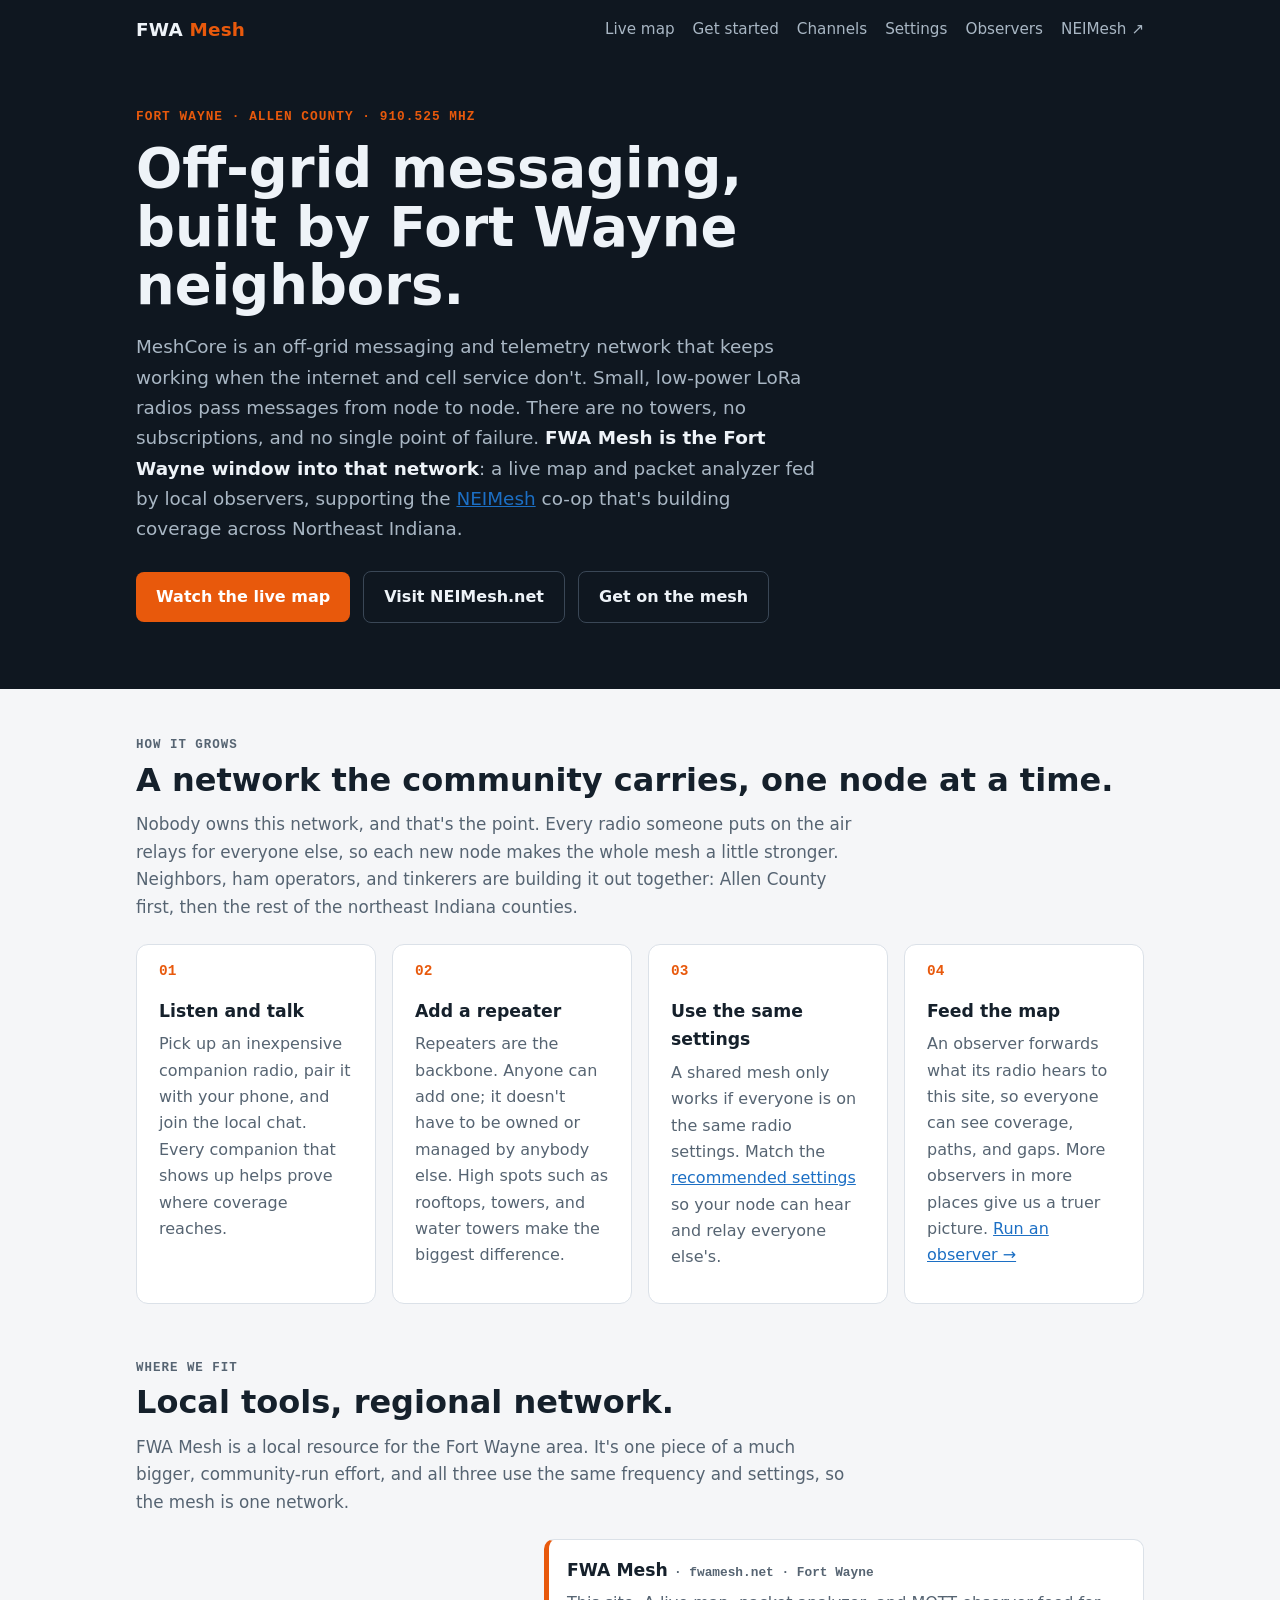
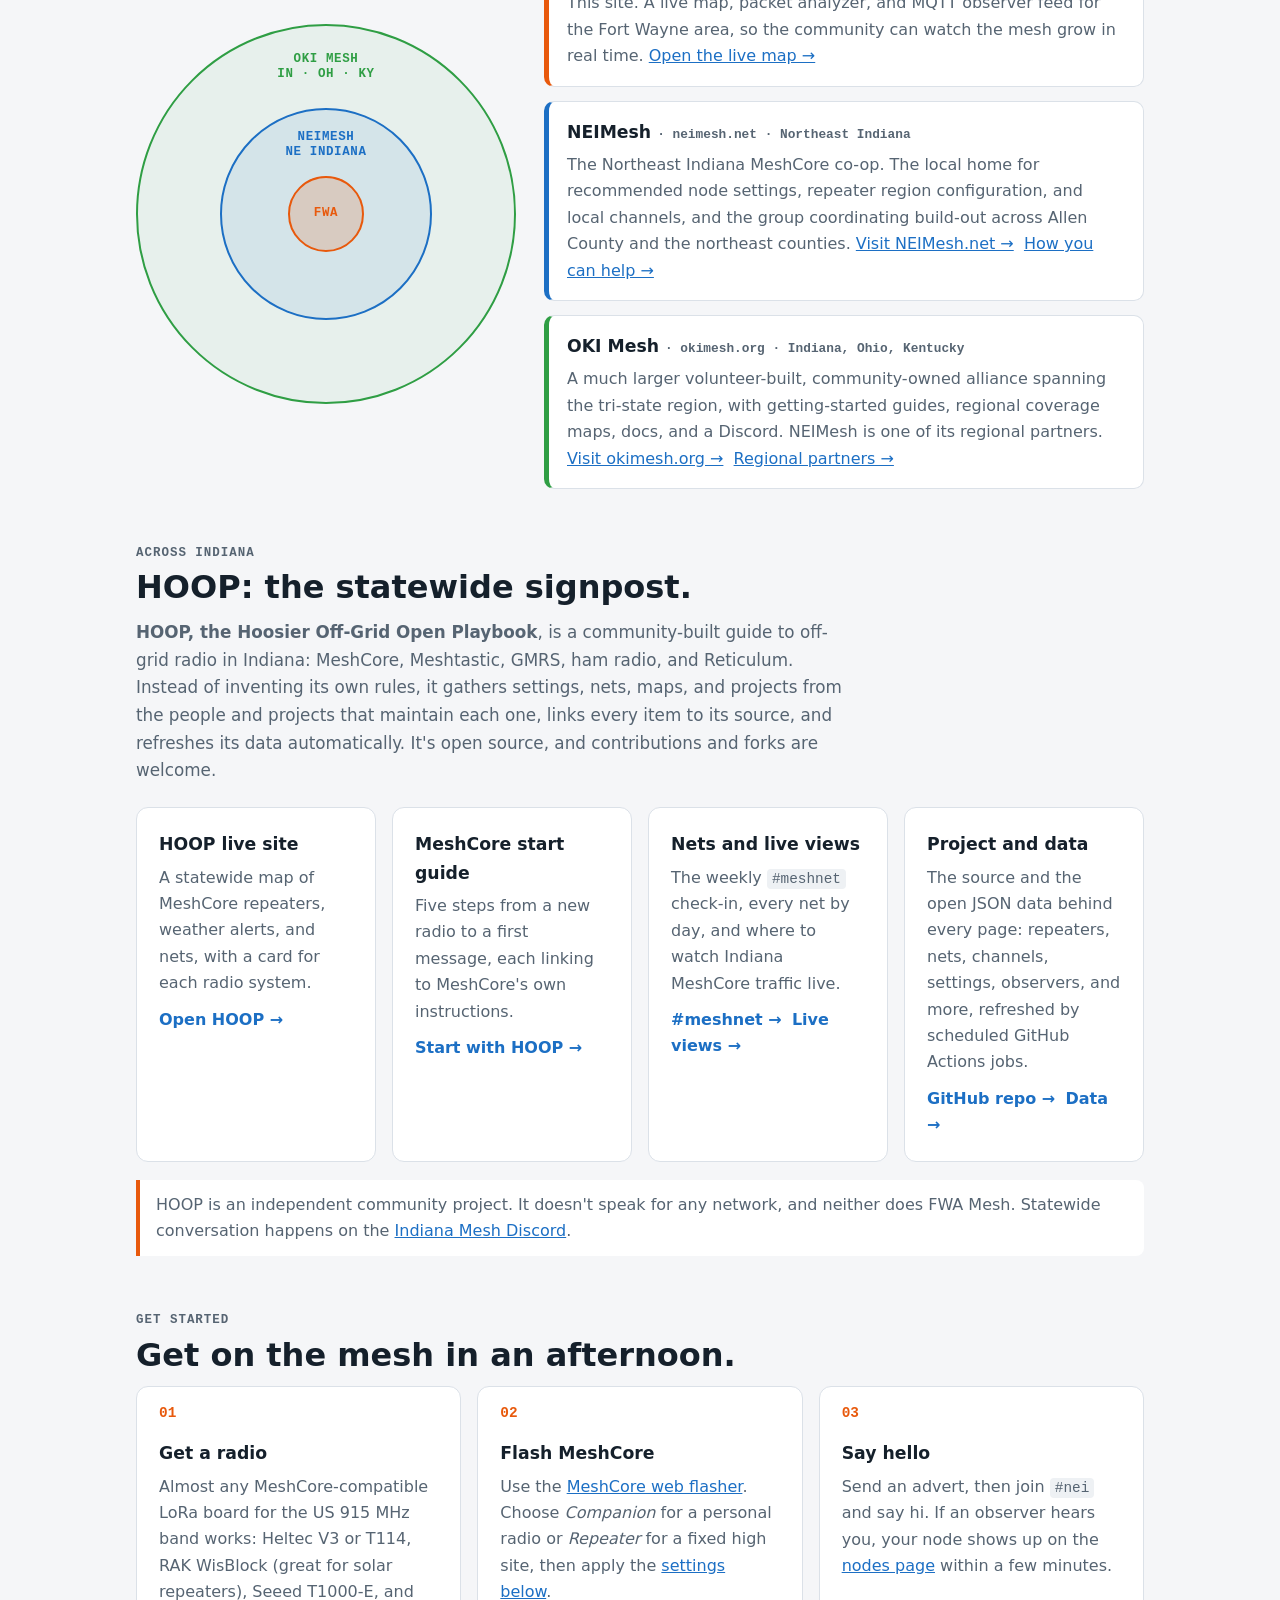
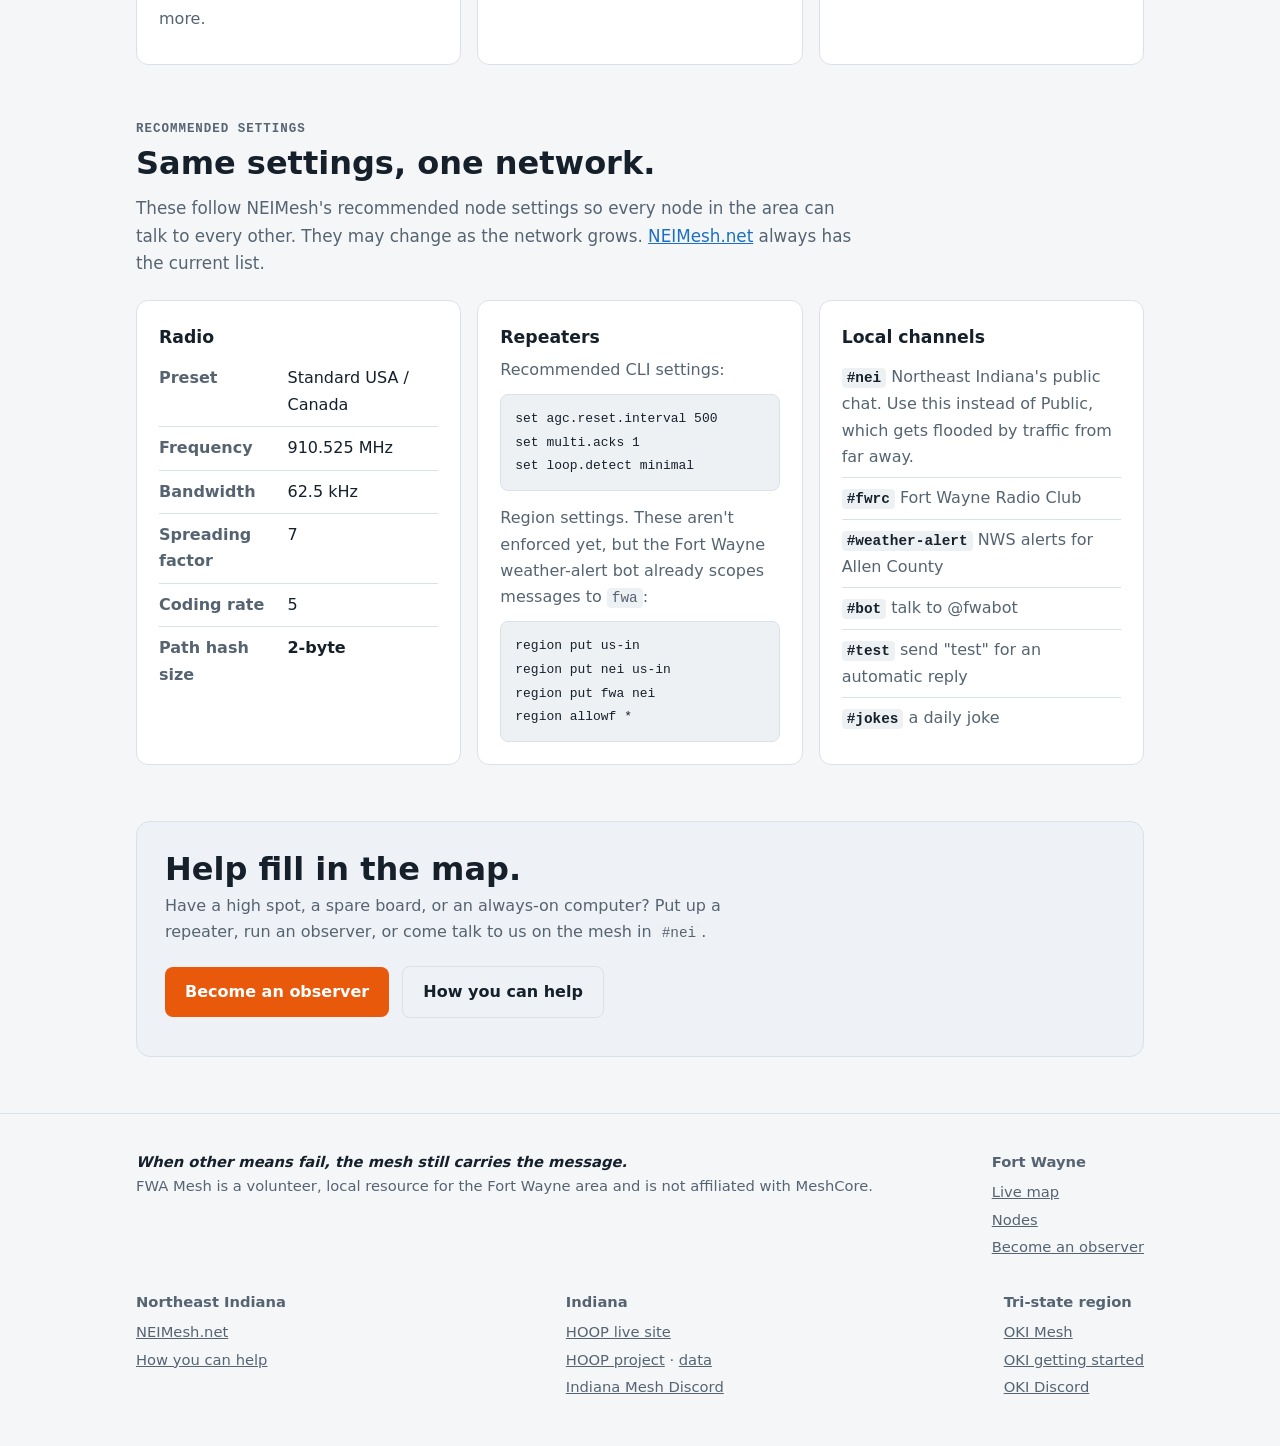
==== landing/index.html @ c08e37e2 "Add busiest-channels lists to the landing page - channel-stats service (stats/channel_stats.py) rank" ====
<!doctype html>
<html lang="en">
<head>
  <meta charset="utf-8">
  <meta name="viewport" content="width=device-width, initial-scale=1">
  <title>Fort Wayne Mesh</title>
  <meta name="description" content="FWA Mesh is the Fort Wayne live map and observer network for the community-built MeshCore mesh. Part of NEIMesh, the Northeast Indiana MeshCore co-op, alongside the tri-state OKI Mesh.">
  <link rel="stylesheet" href="style.css">
  <script src="config.js"></script>
</head>
<body>
  <header class="top">
    <div class="wrap">
      <nav>
        <a class="brand" href="./">FWA <span>Mesh</span></a>
        <a data-analyzer="/#/live" href="#">Live map</a>
        <a href="#get-started">Get started</a>
        <a href="#channels">Channels</a>
        <a href="#settings">Settings</a>
        <a href="join.html">Observers</a>
        <a href="https://neimesh.net/">NEIMesh ↗</a>
      </nav>
    </div>
  </header>

  <div class="hero">
    <div class="wrap">
      <p class="kicker">Fort Wayne · Allen County · 910.525 MHz</p>
      <h1>Off-grid messaging, built by Fort Wayne neighbors.</h1>
      <p class="lead">MeshCore is an off-grid messaging and telemetry network that keeps working when the internet
        and cell service don't. Small, low-power LoRa radios pass messages from node to node. There are no towers,
        no subscriptions, and no single point of failure.
        <strong>FWA Mesh is the Fort Wayne window into that network</strong>: a live map and packet analyzer fed by
        local observers, supporting the <a href="https://neimesh.net/">NEIMesh</a> co-op that's building coverage across
        Northeast Indiana.</p>
      <a class="btn primary" data-analyzer="/#/live" href="#">Watch the live map</a>
      <a class="btn ghost" href="https://neimesh.net/">Visit NEIMesh.net</a>
      <a class="btn ghost" href="#get-started">Get on the mesh</a>

      <div class="stats" id="stats" hidden>
        <div><b data-stat="nodes">–</b><span>Nodes heard</span></div>
        <div><b data-stat="repeaters">–</b><span>Repeaters</span></div>
        <div><b data-stat="observers">–</b><span>Observers</span></div>
        <div><b data-stat="pkts">–</b><span>Packets / 24h</span></div>
      </div>
      <p class="stats-note" id="stats-note" hidden>Live from the FWA Mesh analyzer.</p>

      <div class="hero-chans" id="channels" hidden>
        <div class="chan-cols">
          <div>
            <h2>Busiest channels <span>last 24 hours</span></h2>
            <ol class="chan-rank" id="chan-rank-24h"></ol>
          </div>
          <div>
            <h2>Busiest channels <span>last <span data-ch="days">7</span> days</span></h2>
            <ol class="chan-rank" id="chan-rank-7d"></ol>
          </div>
        </div>
        <p class="stats-note">Unique messages heard by FWA Mesh observers. Hashtag channels are open to anyone: add
          one in your MeshCore app by typing its name. Private channels never appear here.
          <span id="chan-updated"></span> Channel missing? Tell us its name in <code>#nei</code>.</p>
      </div>
    </div>
  </div>

  <main class="wrap">

    <section id="community">
      <p class="eyebrow">How it grows</p>
      <h2>A network the community carries, one node at a time.</h2>
      <p class="intro">Nobody owns this network, and that's the point. Every radio someone puts on the air relays for
        everyone else, so each new node makes the whole mesh a little stronger. Neighbors, ham operators, and
        tinkerers are building it out together: Allen County first, then the rest of the northeast Indiana counties.</p>
      <div class="grid steps">
        <div class="card">
          <h3>Listen and talk</h3>
          <p>Pick up an inexpensive companion radio, pair it with your phone, and join the local chat. Every
            companion that shows up helps prove where coverage reaches.</p>
        </div>
        <div class="card">
          <h3>Add a repeater</h3>
          <p>Repeaters are the backbone. Anyone can add one; it doesn't have to be owned or managed by anybody
            else. High spots such as rooftops, towers, and water towers make the biggest difference.</p>
        </div>
        <div class="card">
          <h3>Use the same settings</h3>
          <p>A shared mesh only works if everyone is on the same radio settings. Match the
            <a href="#settings">recommended settings</a> so your node can hear and relay everyone else's.</p>
        </div>
        <div class="card">
          <h3>Feed the map</h3>
          <p>An observer forwards what its radio hears to this site, so everyone can see coverage, paths, and
            gaps. More observers in more places give us a truer picture. <a href="join.html">Run an observer →</a></p>
        </div>
      </div>
    </section>

    <section id="where">
      <p class="eyebrow">Where we fit</p>
      <h2>Local tools, regional network.</h2>
      <p class="intro">FWA Mesh is a local resource for the Fort Wayne area. It's one piece of a much bigger,
        community-run effort, and all three use the same frequency and settings, so the mesh is one network.</p>
      <div class="fit">
        <div class="rings" aria-hidden="true">
          <div class="ring oki"><span>OKI Mesh<br>IN · OH · KY</span></div>
          <div class="ring nei"><span>NEIMesh<br>NE Indiana</span></div>
          <div class="ring fwa"><span>FWA</span></div>
        </div>
        <div class="tiers">
          <div class="tier fwa">
            <h3>FWA Mesh <span class="scope">· fwamesh.net · Fort Wayne</span></h3>
            <p>This site. A live map, packet analyzer, and MQTT observer feed for the Fort Wayne area, so the
              community can watch the mesh grow in real time. <a data-analyzer="/#/live" href="#">Open the live map →</a></p>
          </div>
          <div class="tier nei">
            <h3>NEIMesh <span class="scope">· neimesh.net · Northeast Indiana</span></h3>
            <p>The Northeast Indiana MeshCore co-op. The local home for recommended node settings, repeater
              region configuration, and local channels, and the group coordinating build-out across Allen County
              and the northeast counties. <a href="https://neimesh.net/">Visit NEIMesh.net →</a>
              &nbsp;<a href="https://neimesh.net/hello-world/">How you can help →</a></p>
          </div>
          <div class="tier oki">
            <h3>OKI Mesh <span class="scope">· okimesh.org · Indiana, Ohio, Kentucky</span></h3>
            <p>A much larger volunteer-built, community-owned alliance spanning the tri-state region, with
              getting-started guides, regional coverage maps, docs, and a Discord. NEIMesh is one of its regional
              partners. <a href="https://okimesh.org/">Visit okimesh.org →</a>
              &nbsp;<a href="https://okimesh.org/partners/">Regional partners →</a></p>
          </div>
        </div>
      </div>
    </section>

    <section id="indiana">
      <p class="eyebrow">Across Indiana</p>
      <h2>HOOP: the statewide signpost.</h2>
      <p class="intro"><strong>HOOP, the Hoosier Off-Grid Open Playbook</strong>, is a community-built guide to off-grid
        radio in Indiana: MeshCore, Meshtastic, GMRS, ham radio, and Reticulum. Instead of inventing its own rules, it
        gathers settings, nets, maps, and projects from the people and projects that maintain each one, links every
        item to its source, and refreshes its data automatically. It's open source, and contributions and forks are
        welcome.</p>
      <div class="grid">
        <div class="card">
          <h3>HOOP live site</h3>
          <p>A statewide map of MeshCore repeaters, weather alerts, and nets, with a card for each radio system.</p>
          <a class="more" href="https://mutiny19.github.io/hoop/">Open HOOP →</a>
        </div>
        <div class="card">
          <h3>MeshCore start guide</h3>
          <p>Five steps from a new radio to a first message, each linking to MeshCore's own instructions.</p>
          <a class="more" href="https://mutiny19.github.io/hoop/meshcore/">Start with HOOP →</a>
        </div>
        <div class="card">
          <h3>Nets and live views</h3>
          <p>The weekly <code>#meshnet</code> check-in, every net by day, and where to watch Indiana MeshCore
            traffic live.</p>
          <a class="more" href="https://mutiny19.github.io/hoop/meshnet/">#meshnet →</a>
          &nbsp;<a class="more" href="https://mutiny19.github.io/hoop/live/">Live views →</a>
        </div>
        <div class="card">
          <h3>Project and data</h3>
          <p>The source and the open JSON data behind every page: repeaters, nets, channels, settings, observers, and
            more, refreshed by scheduled GitHub Actions jobs.</p>
          <a class="more" href="https://github.com/mutiny19/hoop">GitHub repo →</a>
          &nbsp;<a class="more" href="https://github.com/mutiny19/hoop/tree/main/data">Data →</a>
        </div>
      </div>
      <p class="note">HOOP is an independent community project. It doesn't speak for any network, and neither does
        FWA Mesh. Statewide conversation happens on the <a href="https://discord.gg/2uwyceSF37">Indiana Mesh
        Discord</a>.</p>
    </section>

    <section id="get-started">
      <p class="eyebrow">Get started</p>
      <h2>Get on the mesh in an afternoon.</h2>
      <div class="grid steps">
        <div class="card">
          <h3>Get a radio</h3>
          <p>Almost any MeshCore-compatible LoRa board for the US 915 MHz band works: Heltec V3 or T114,
            RAK WisBlock (great for solar repeaters), Seeed T1000-E, and more.</p>
        </div>
        <div class="card">
          <h3>Flash MeshCore</h3>
          <p>Use the <a href="https://flasher.meshcore.co.uk/">MeshCore web flasher</a>. Choose <em>Companion</em>
            for a personal radio or <em>Repeater</em> for a fixed high site, then apply the
            <a href="#settings">settings below</a>.</p>
        </div>
        <div class="card">
          <h3>Say hello</h3>
          <p>Send an advert, then join <code>#nei</code> and say hi. If an observer hears you, your node shows up on
            the <a data-analyzer="/#/nodes" href="#">nodes page</a> within a few minutes.</p>
        </div>
      </div>
    </section>

    <section id="settings">
      <p class="eyebrow">Recommended settings</p>
      <h2>Same settings, one network.</h2>
      <p class="intro">These follow NEIMesh's recommended node settings so every node in the area can talk to every
        other. They may change as the network grows. <a href="https://neimesh.net/">NEIMesh.net</a> always has the
        current list.</p>
      <div class="settings">
        <div class="card">
          <h3>Radio</h3>
          <table>
            <tr><th>Preset</th><td>Standard USA / Canada</td></tr>
            <tr><th>Frequency</th><td>910.525 MHz</td></tr>
            <tr><th>Bandwidth</th><td>62.5 kHz</td></tr>
            <tr><th>Spreading factor</th><td>7</td></tr>
            <tr><th>Coding rate</th><td>5</td></tr>
            <tr><th>Path hash size</th><td><strong>2-byte</strong></td></tr>
          </table>
        </div>
        <div class="card">
          <h3>Repeaters</h3>
          <p>Recommended CLI settings:</p>
<pre><code>set agc.reset.interval 500
set multi.acks 1
set loop.detect minimal</code></pre>
          <p style="margin-top:14px">Region settings. These aren't enforced yet, but the Fort Wayne weather-alert
            bot already scopes messages to <code>fwa</code>:</p>
<pre><code>region put us-in
region put nei us-in
region put fwa nei
region allowf *</code></pre>
        </div>
        <div class="card">
          <h3>Local channels</h3>
          <ul class="chans">
            <li><code>#nei</code> Northeast Indiana's public chat. Use this instead of Public, which gets flooded by
              traffic from far away.</li>
            <li><code>#fwrc</code> Fort Wayne Radio Club</li>
            <li><code>#weather-alert</code> NWS alerts for Allen County</li>
            <li><code>#bot</code> talk to @fwabot</li>
            <li><code>#test</code> send "test" for an automatic reply</li>
            <li><code>#jokes</code> a daily joke</li>
          </ul>
        </div>
      </div>
    </section>

    <div class="band">
      <div>
        <h2>Help fill in the map.</h2>
        <p>Have a high spot, a spare board, or an always-on computer? Put up a repeater, run an observer, or come talk
          to us on the mesh in <code>#nei</code>.</p>
      </div>
      <div>
        <a class="btn primary" href="join.html">Become an observer</a>
        <a class="btn ghost" href="https://neimesh.net/hello-world/">How you can help</a>
      </div>
    </div>
  </main>

  <footer>
    <div class="wrap cols">
      <div>
        <div class="motto">When other means fail, the mesh still carries the message.</div>
        <div>FWA Mesh is a volunteer, local resource for the Fort Wayne area and is not affiliated with MeshCore.</div>
      </div>
      <div>
        <strong>Fort Wayne</strong>
        <ul>
          <li><a data-analyzer="/#/live" href="#">Live map</a></li>
          <li><a data-analyzer="/#/nodes" href="#">Nodes</a></li>
          <li><a href="join.html">Become an observer</a></li>
        </ul>
      </div>
      <div>
        <strong>Northeast Indiana</strong>
        <ul>
          <li><a href="https://neimesh.net/">NEIMesh.net</a></li>
          <li><a href="https://neimesh.net/hello-world/">How you can help</a></li>
        </ul>
      </div>
      <div>
        <strong>Indiana</strong>
        <ul>
          <li><a href="https://mutiny19.github.io/hoop/">HOOP live site</a></li>
          <li><a href="https://github.com/mutiny19/hoop">HOOP project</a> · <a href="https://github.com/mutiny19/hoop/tree/main/data">data</a></li>
          <li><a href="https://discord.gg/2uwyceSF37">Indiana Mesh Discord</a></li>
        </ul>
      </div>
      <div>
        <strong>Tri-state region</strong>
        <ul>
          <li><a href="https://okimesh.org/">OKI Mesh</a></li>
          <li><a href="https://okimesh.org/getting-started/">OKI getting started</a></li>
          <li><a href="https://discord.okimesh.org">OKI Discord</a></li>
        </ul>
      </div>
    </div>
  </footer>

  <script>
    // Live counts from the analyzer. Hidden entirely if it can't be reached (e.g. CORS on LAN access).
    (function () {
      var base = (window.FWAMESH && window.FWAMESH.analyzerUrl) || "";
      fetch(base + "/api/stats", { cache: "no-store" })
        .then(function (r) { if (!r.ok) throw 0; return r.json(); })
        .then(function (d) {
          var f = function (n) { return (n == null) ? "–" : Number(n).toLocaleString(); };
          var v = { nodes: d.totalNodes, repeaters: d.counts && d.counts.repeaters,
                    observers: d.totalObservers, pkts: d.packetsLast24h };
          document.querySelectorAll("[data-stat]").forEach(function (e) { e.textContent = f(v[e.getAttribute("data-stat")]); });
          document.getElementById("stats").hidden = false;
          document.getElementById("stats-note").hidden = false;
        })
        .catch(function () {});
    })();
  </script>
  <script>
    // Busiest channels, from data/channels.json (written by the channel-stats service). Hidden if missing.
    (function () {
      var base = (window.FWAMESH && window.FWAMESH.analyzerUrl) || "";
      var esc = function (t) { var d = document.createElement("div"); d.textContent = t; return d.innerHTML; };
      var ago = function (iso) {
        var m = Math.max(0, Math.round((Date.now() - Date.parse(iso)) / 60000));
        if (m < 1) return "just now";
        if (m < 60) return m + " min ago";
        var h = Math.round(m / 60); if (h < 48) return h + " h ago";
        return Math.round(h / 24) + " days ago";
      };
      var link = function (c) { return base + "/#/channels/" + encodeURIComponent(c.hash); };
      fetch("data/channels.json", { cache: "no-cache" })
        .then(function (r) { if (!r.ok) throw 0; return r.json(); })
        .then(function (d) {
          var chat = d.channels;
          var render = function (id, msgs, senders, extra) {
            var rows = chat.filter(function (c) { return c[msgs] > 0; })
              .sort(function (a, b) { return b[msgs] - a[msgs] || b[senders] - a[senders]; }).slice(0, 10);
            var max = rows.length ? rows[0][msgs] : 1;
            document.getElementById(id).innerHTML = rows.length ? rows.map(function (c) {
              return '<li><a class="chan-name" href="' + link(c) + '">' + esc(c.name) + "</a>" +
                (c.new ? ' <span class="chan-new">new</span>' : "") +
                '<span class="chan-bar"><i style="width:' + Math.max(3, Math.round(100 * c[msgs] / max)) + '%"></i></span>' +
                '<span class="chan-meta"><b>' + c[msgs].toLocaleString() + (extra && c.capped ? "+" : "") + "</b> msgs · " +
                c[senders] + " " + (c[senders] === 1 ? "sender" : "senders") +
                (extra ? "" : " · " + ago(c.lastHeard)) + "</span></li>";
            }).join("") : '<li class="chan-empty">Quiet so far.</li>';
            return rows.length;
          };
          var shown = render("chan-rank-24h", "messages24h", "senders24h", false) +
                      render("chan-rank-7d", "messages7d", "senders7d", true);
          if (!shown) return;
          document.querySelector("[data-ch=days]").textContent = d.windowDays;
          document.getElementById("chan-updated").textContent = "Updated " + ago(d.generated) + ".";
          document.getElementById("channels").hidden = false;
        })
        .catch(function () {});
    })();
  </script>
</body>
</html>
---- landing/style.css ----
:root {
  --bg: #f5f6f8; --surface: #ffffff; --surface-2: #eef1f5; --text: #15202b; --muted: #566472;
  --accent: #e8590c; --accent-ink: #ffffff; --link: #1c6fc4; --border: #dbe1e8; --code-bg: #eef1f4;
  --hero-bg: #0f1720; --hero-text: #eef3f8; --hero-muted: #a9b7c4;
  --ring-fwa: #e8590c; --ring-nei: #1c6fc4; --ring-oki: #2f9e44;
}
@media (prefers-color-scheme: dark) {
  :root {
    --bg: #0d1117; --surface: #151b23; --surface-2: #1b232d; --text: #e6ebf0; --muted: #9aa7b4;
    --accent: #ff7a2e; --accent-ink: #111; --link: #5aaeff; --border: #26303b; --code-bg: #1d252f;
    --hero-bg: #0a0f15; --hero-text: #eef3f8; --hero-muted: #a9b7c4;
    --ring-fwa: #ff7a2e; --ring-nei: #5aaeff; --ring-oki: #51cf66;
  }
}
* { box-sizing: border-box; }
[hidden] { display: none !important; }
html { scroll-behavior: smooth; }
body {
  margin: 0; background: var(--bg); color: var(--text);
  font: 16px/1.65 system-ui, -apple-system, "Segoe UI", Roboto, sans-serif;
}
a { color: var(--link); }
.wrap { max-width: 1040px; margin: 0 auto; padding: 0 16px; }

/* Nav */
header.top { background: var(--hero-bg); color: var(--hero-text); }
nav { display: flex; align-items: center; gap: 18px; min-height: 60px; flex-wrap: wrap; }
nav .brand { font-weight: 800; font-size: 1.15rem; color: var(--hero-text); text-decoration: none; margin-right: auto; letter-spacing: .2px; }
nav .brand span { color: var(--accent); }
nav a { color: var(--hero-muted); text-decoration: none; font-size: .95rem; }
nav a:hover { color: var(--hero-text); }

/* Hero */
.hero { background: var(--hero-bg); color: var(--hero-text); padding: 48px 0 56px; }
.kicker { font: 600 .8rem/1.4 ui-monospace, SFMono-Regular, Menlo, Consolas, monospace; letter-spacing: .08em; text-transform: uppercase; color: var(--accent); margin: 0 0 14px; }
.hero h1 { font-size: clamp(2.1rem, 5.5vw, 3.4rem); line-height: 1.08; margin: 0 0 16px; max-width: 760px; }
.hero p.lead { font-size: 1.15rem; color: var(--hero-muted); max-width: 680px; margin: 0 0 26px; }
.hero p.lead strong { color: var(--hero-text); }
.btn { display: inline-block; padding: 12px 20px; border-radius: 8px; font-weight: 650; text-decoration: none; margin: 0 8px 10px 0; }
.btn.primary { background: var(--accent); color: var(--accent-ink); }
.btn.ghost { border: 1px solid #3a4756; color: var(--hero-text); }
.btn.ghost:hover { border-color: var(--hero-muted); }
.stats { display: grid; grid-template-columns: repeat(4, 1fr); gap: 1px; background: #26313d; border: 1px solid #26313d; border-radius: 10px; overflow: hidden; margin-top: 34px; max-width: 720px; }
.stats div { background: #121b25; padding: 14px 16px; }
.stats b { display: block; font-size: 1.5rem; font-variant-numeric: tabular-nums; }
.stats span { font-size: .78rem; color: var(--hero-muted); text-transform: uppercase; letter-spacing: .06em; }
.stats-note { font-size: .8rem; color: var(--hero-muted); margin-top: 8px; }
@media (max-width: 560px) { .stats { grid-template-columns: repeat(2, 1fr); } }

/* Sections */
section { padding: 48px 0 8px; }
.eyebrow { font: 600 .78rem/1.4 ui-monospace, SFMono-Regular, Menlo, Consolas, monospace; letter-spacing: .08em; text-transform: uppercase; color: var(--muted); margin: 0 0 6px; }
h2 { font-size: clamp(1.5rem, 3.2vw, 2rem); line-height: 1.2; margin: 0 0 12px; }
h3 { margin: 0 0 6px; font-size: 1.08rem; }
p.intro { color: var(--muted); max-width: 720px; margin: 0 0 22px; font-size: 1.05rem; }

.grid { display: grid; grid-template-columns: repeat(auto-fit, minmax(240px, 1fr)); gap: 16px; }
.card { background: var(--surface); border: 1px solid var(--border); border-radius: 12px; padding: 22px; }
.card p { margin: 0 0 10px; color: var(--muted); }
.card .more { font-weight: 600; text-decoration: none; }

/* Where we fit: nested rings */
.fit { display: grid; grid-template-columns: minmax(260px, 380px) 1fr; gap: 28px; align-items: center; }
@media (max-width: 760px) { .fit { grid-template-columns: 1fr; } }
.rings { position: relative; aspect-ratio: 1; max-width: 380px; width: 100%; margin: 0 auto; }
.ring { position: absolute; border-radius: 50%; border: 2px solid; display: flex; justify-content: center; }
.ring span { font: 700 .78rem/1.2 ui-monospace, SFMono-Regular, Menlo, Consolas, monospace; letter-spacing: .05em; text-transform: uppercase; margin-top: 7%; text-align: center; }
.ring.oki { inset: 0; border-color: var(--ring-oki); background: color-mix(in srgb, var(--ring-oki) 7%, transparent); }
.ring.oki span { color: var(--ring-oki); }
.ring.nei { inset: 22%; border-color: var(--ring-nei); background: color-mix(in srgb, var(--ring-nei) 9%, transparent); }
.ring.nei span { color: var(--ring-nei); margin-top: 10%; }
.ring.fwa { inset: 40%; border-color: var(--ring-fwa); background: color-mix(in srgb, var(--ring-fwa) 18%, transparent); align-items: center; }
.ring.fwa span { color: var(--ring-fwa); margin: 0; }
.tiers { display: grid; gap: 14px; }
.tier { background: var(--surface); border: 1px solid var(--border); border-left: 5px solid; border-radius: 10px; padding: 16px 18px; }
.tier p { margin: 0; color: var(--muted); }
.tier.fwa { border-left-color: var(--ring-fwa); }
.tier.nei { border-left-color: var(--ring-nei); }
.tier.oki { border-left-color: var(--ring-oki); }
.tier .scope { font-size: .8rem; color: var(--muted); font-family: ui-monospace, SFMono-Regular, Menlo, Consolas, monospace; }

/* Steps */
.steps { counter-reset: s; }
.steps .card { position: relative; padding-top: 52px; }
.steps .card::before { counter-increment: s; content: counter(s, decimal-leading-zero); position: absolute; top: 18px; left: 22px; font: 700 .9rem ui-monospace, SFMono-Regular, Menlo, Consolas, monospace; color: var(--accent); }

/* Settings */
.settings { display: grid; grid-template-columns: repeat(auto-fit, minmax(300px, 1fr)); gap: 16px; }
table { border-collapse: collapse; width: 100%; }
th, td { text-align: left; padding: 8px 0; border-bottom: 1px solid var(--border); vertical-align: top; }
th { color: var(--muted); font-weight: 600; width: 46%; padding-right: 12px; }
tr:last-child th, tr:last-child td { border-bottom: 0; }
code, pre { font-family: ui-monospace, SFMono-Regular, Menlo, Consolas, monospace; font-size: .9em; }
code { background: var(--code-bg); padding: 2px 5px; border-radius: 4px; }
pre { background: var(--code-bg); padding: 12px 14px; border-radius: 8px; overflow-x: auto; border: 1px solid var(--border); margin: 8px 0 0; }
pre code { background: none; padding: 0; }
.chans { list-style: none; padding: 0; margin: 0; }
.chans li { padding: 7px 0; border-bottom: 1px solid var(--border); color: var(--muted); }
.chans li:last-child { border-bottom: 0; }
.chans code { color: var(--text); font-weight: 600; }
.note { border-left: 4px solid var(--accent); background: var(--surface); padding: 12px 16px; border-radius: 0 8px 8px 0; color: var(--muted); margin: 18px 0 0; }

/* Join CTA band */
.band { background: var(--surface-2); border: 1px solid var(--border); border-radius: 14px; padding: 28px; display: flex; gap: 20px; align-items: center; justify-content: space-between; flex-wrap: wrap; margin-top: 48px; }
.band h2 { margin: 0 0 4px; }
.band p { margin: 0; color: var(--muted); max-width: 560px; }
.band .btn.ghost { color: var(--text); border-color: var(--border); }

/* Simple page hero for sub-pages */
.page-hero { background: var(--hero-bg); color: var(--hero-text); padding: 40px 0 44px; }
.page-hero h1 { font-size: clamp(1.9rem, 4.5vw, 2.6rem); margin: 0 0 10px; }
.page-hero p { color: var(--hero-muted); max-width: 680px; margin: 0; font-size: 1.1rem; }
main.doc h2 { margin-top: 36px; }
main.doc ol li, main.doc ul li { margin-bottom: 8px; }
main.doc table { background: var(--surface); border: 1px solid var(--border); border-radius: 8px; }
main.doc th, main.doc td { padding: 9px 14px; }

footer { color: var(--muted); font-size: .92rem; padding: 36px 0 44px; border-top: 1px solid var(--border); margin-top: 56px; }
footer .cols { display: flex; flex-wrap: wrap; gap: 28px; justify-content: space-between; }
footer .motto { font-weight: 700; color: var(--text); font-style: italic; }
footer a { color: var(--muted); }
footer ul { list-style: none; padding: 0; margin: 6px 0 0; }
footer li { margin: 3px 0; }

/* Busiest channels (in the hero, under the live stats) */
.hero-chans { max-width: 1008px; margin-top: 22px; background: #121b25; border: 1px solid #26313d; border-radius: 10px; padding: 16px 18px 12px; }
.hero-chans h2 { font-size: .78rem; text-transform: uppercase; letter-spacing: .06em; color: var(--hero-muted); margin: 0 0 4px; font-weight: 600; }
.hero-chans h2 > span { float: right; text-transform: none; letter-spacing: 0; }
.hero-chans code { background: #1d2733; color: var(--hero-text); }
.hero-chans .stats-note { margin: 10px 0 0; }
.chan-cols { display: grid; grid-template-columns: 1fr 1fr; gap: 10px 32px; }
@media (max-width: 760px) { .chan-cols { grid-template-columns: 1fr; } .chan-cols > div + div { border-top: 1px solid #26313d; padding-top: 12px; } }
.chan-empty { color: var(--hero-muted); font-size: .9rem; }
.chan-empty::before { content: none !important; }
.chan-rank { list-style: none; margin: 0; padding: 0; counter-reset: c; }
.chan-rank li { counter-increment: c; display: grid; grid-template-columns: 1.6em minmax(6em, 9.5em) 1fr; grid-template-areas: "n name bar" "n meta meta"; column-gap: 12px; align-items: center; padding: 8px 0; border-bottom: 1px solid #26313d; }
.chan-rank li:last-child { border-bottom: 0; }
.chan-rank li::before { content: counter(c); grid-area: n; font: 700 .85rem ui-monospace, SFMono-Regular, Menlo, Consolas, monospace; color: var(--accent); }
.chan-name { grid-area: name; font: 700 1rem ui-monospace, SFMono-Regular, Menlo, Consolas, monospace; text-decoration: none; color: var(--hero-text); }
.chan-name:hover { color: var(--accent); }
.chan-new { grid-area: name; justify-self: end; font-size: .68rem; font-weight: 700; text-transform: uppercase; letter-spacing: .05em; background: var(--accent); color: var(--accent-ink); border-radius: 4px; padding: 1px 6px; }
.chan-bar { grid-area: bar; height: 7px; background: #1d2733; border-radius: 4px; overflow: hidden; }
.chan-bar i { display: block; height: 100%; background: var(--accent); border-radius: 4px; }
.chan-meta { grid-area: meta; font-size: .82rem; color: var(--hero-muted); }
.chan-meta b { color: var(--hero-text); font-variant-numeric: tabular-nums; }
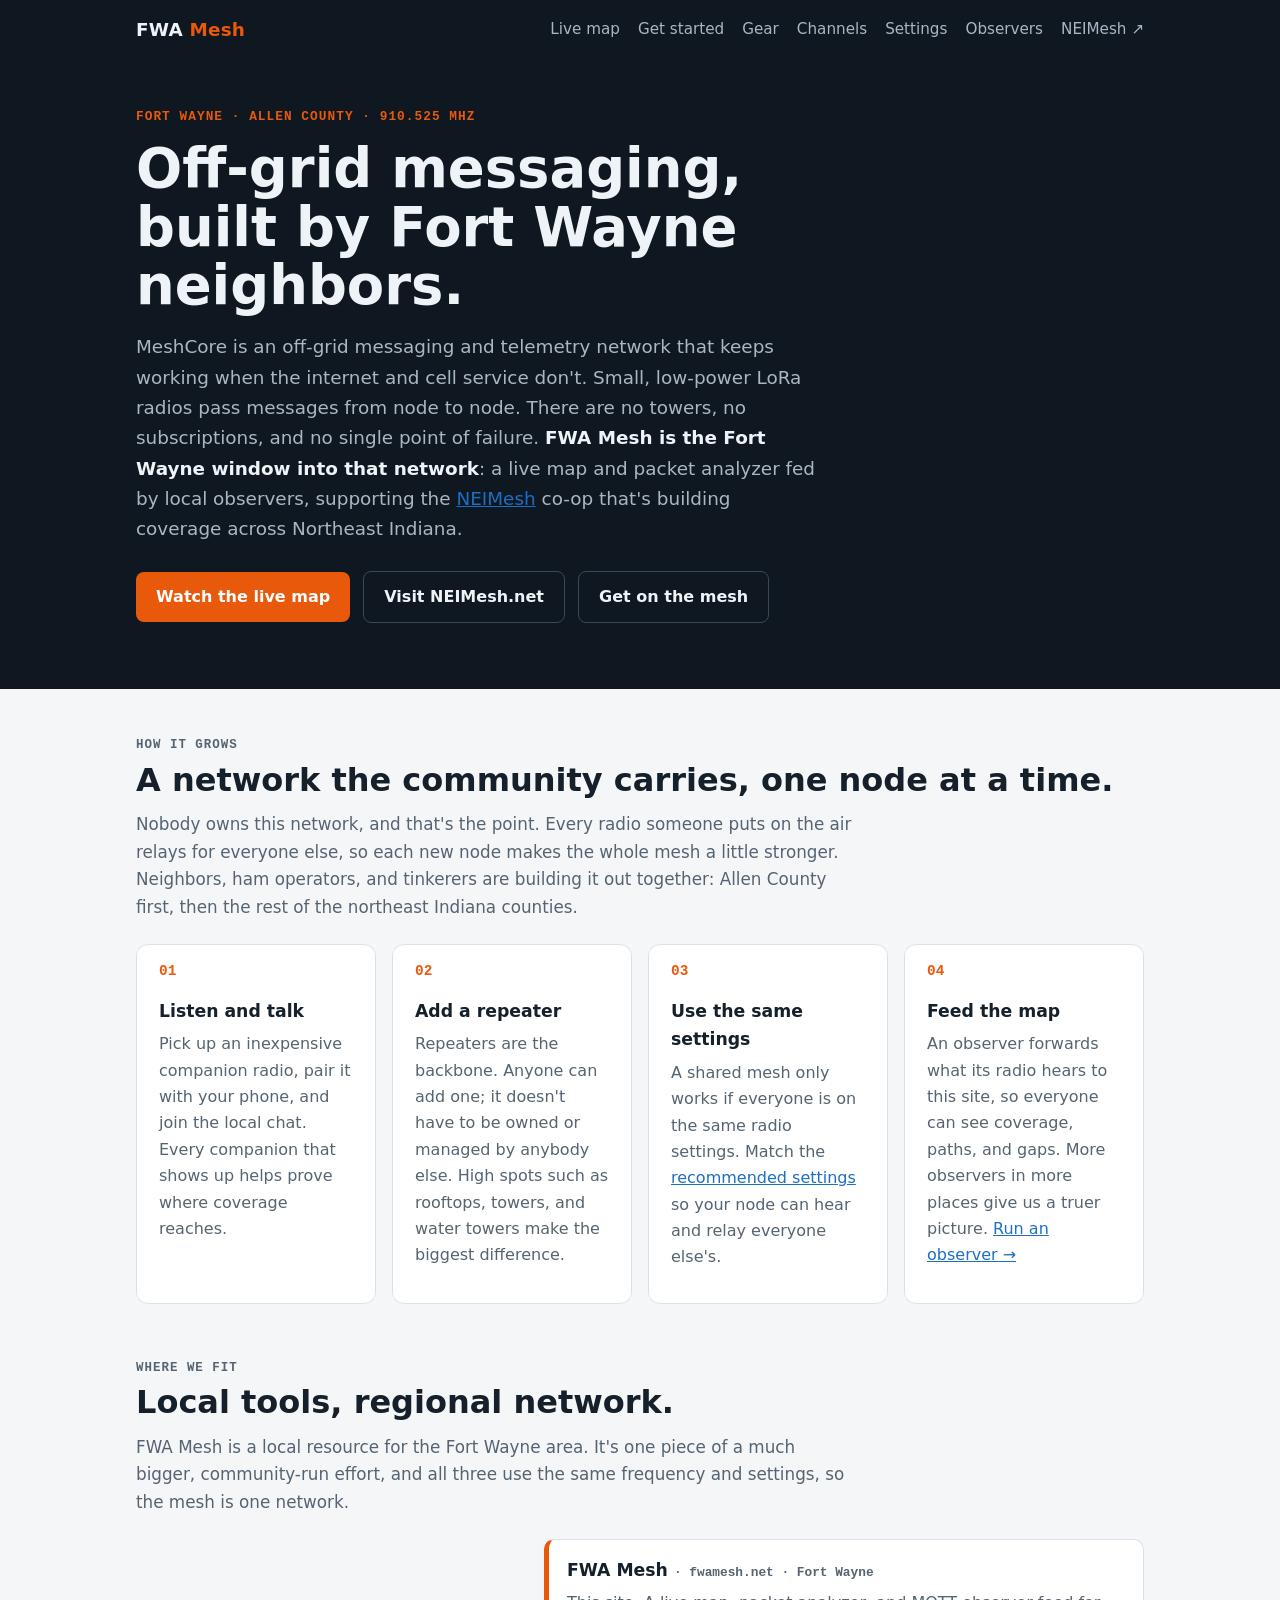
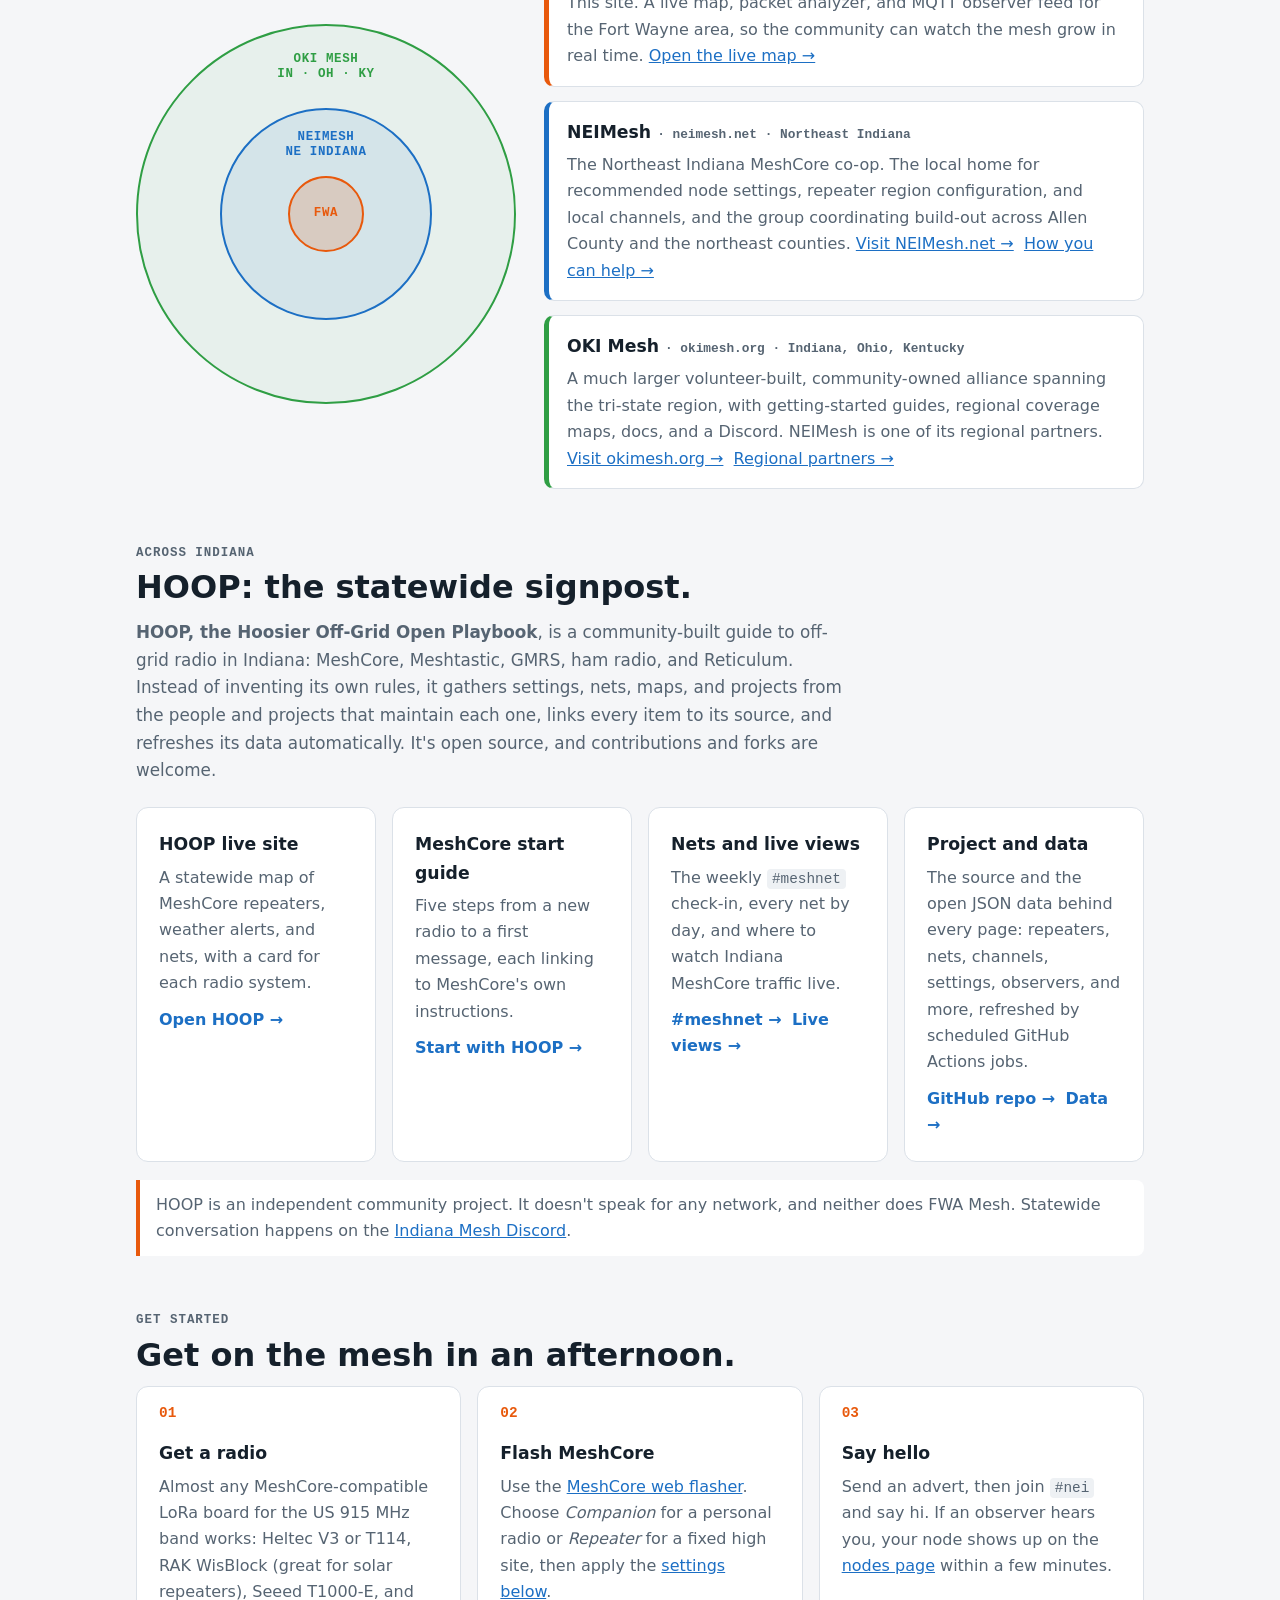
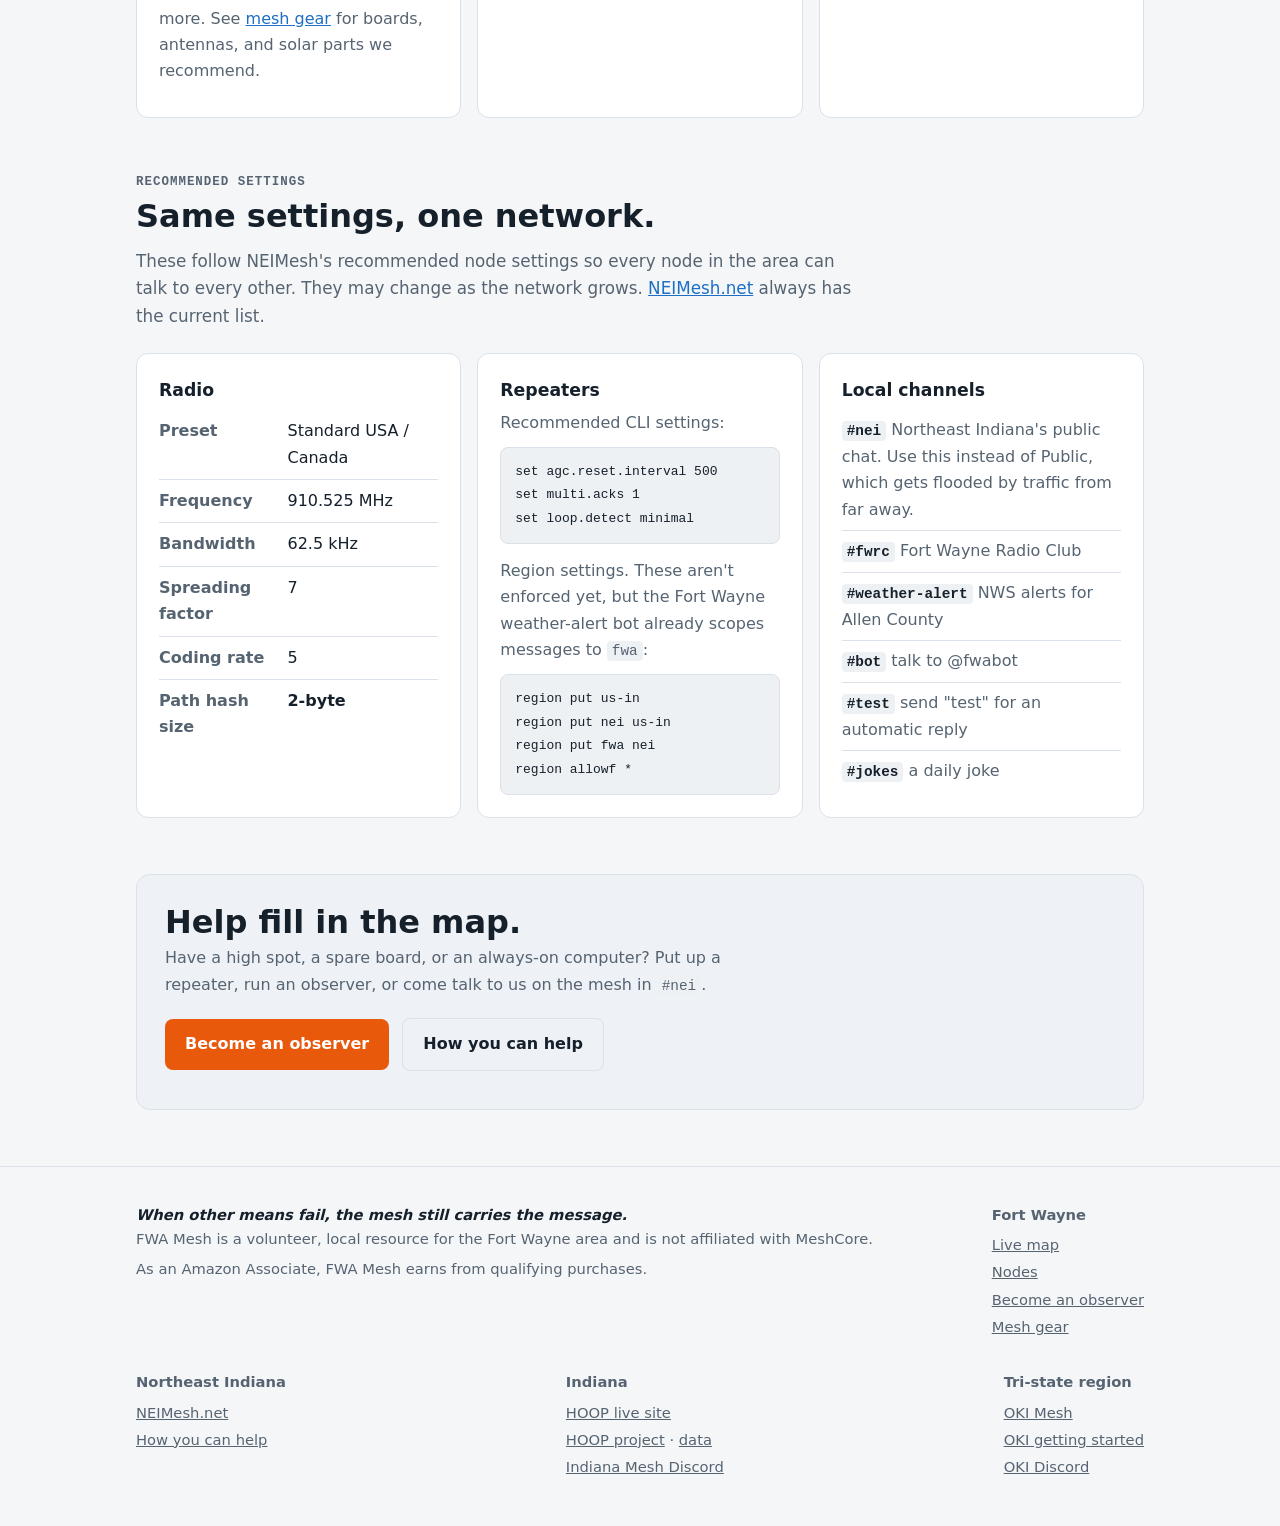
==== commit 53a94601: "Add mesh gear page with affiliate links - landing/gear.html: radios, antennas and cables, and solar " ====
--- a/landing/index.html
+++ b/landing/index.html
@@ -15,6 +15,7 @@
         <a class="brand" href="./">FWA <span>Mesh</span></a>
         <a data-analyzer="/#/live" href="#">Live map</a>
         <a href="#get-started">Get started</a>
+        <a href="gear.html">Gear</a>
         <a href="#channels">Channels</a>
         <a href="#settings">Settings</a>
         <a href="join.html">Observers</a>
@@ -176,7 +177,8 @@
         <div class="card">
           <h3>Get a radio</h3>
           <p>Almost any MeshCore-compatible LoRa board for the US 915 MHz band works: Heltec V3 or T114,
-            RAK WisBlock (great for solar repeaters), Seeed T1000-E, and more.</p>
+            RAK WisBlock (great for solar repeaters), Seeed T1000-E, and more. See <a href="gear.html">mesh gear</a>
+            for boards, antennas, and solar parts we recommend.</p>
         </div>
         <div class="card">
           <h3>Flash MeshCore</h3>
@@ -256,6 +258,7 @@
       <div>
         <div class="motto">When other means fail, the mesh still carries the message.</div>
         <div>FWA Mesh is a volunteer, local resource for the Fort Wayne area and is not affiliated with MeshCore.</div>
+        <div style="margin-top:6px">As an Amazon Associate, FWA Mesh earns from qualifying purchases.</div>
       </div>
       <div>
         <strong>Fort Wayne</strong>
@@ -263,6 +266,7 @@
           <li><a data-analyzer="/#/live" href="#">Live map</a></li>
           <li><a data-analyzer="/#/nodes" href="#">Nodes</a></li>
           <li><a href="join.html">Become an observer</a></li>
+          <li><a href="gear.html">Mesh gear</a></li>
         </ul>
       </div>
       <div>
--- a/landing/style.css
+++ b/landing/style.css
@@ -143,3 +143,16 @@
 .chan-bar i { display: block; height: 100%; background: var(--accent); border-radius: 4px; }
 .chan-meta { grid-area: meta; font-size: .82rem; color: var(--hero-muted); }
 .chan-meta b { color: var(--hero-text); font-variant-numeric: tabular-nums; }
+
+/* Gear page */
+.disclosure { margin: 28px 0 0; }
+main.doc .gear-section h2 { margin-top: 0; }
+.gear-grid { display: grid; grid-template-columns: repeat(auto-fill, minmax(280px, 1fr)); gap: 16px; }
+.gear-card { display: flex; flex-direction: column; background: var(--surface); border: 1px solid var(--border); border-radius: 12px; padding: 20px 22px; text-decoration: none; color: var(--text); transition: border-color .15s, transform .15s; }
+.gear-card:hover { border-color: var(--accent); transform: translateY(-2px); }
+.gear-card:focus-visible { outline: 2px solid var(--accent); outline-offset: 2px; }
+.gear-card h3 { margin: 0 0 6px; }
+.gear-card p { margin: 0 0 14px; color: var(--muted); flex: 1; }
+.gear-tag { align-self: flex-start; font: 700 .7rem/1.4 ui-monospace, SFMono-Regular, Menlo, Consolas, monospace; letter-spacing: .06em; text-transform: uppercase; color: var(--accent); margin-bottom: 8px; }
+.gear-go { font-weight: 650; color: var(--link); font-size: .95rem; }
+.gear-grid.radios { grid-template-columns: repeat(auto-fill, minmax(220px, 1fr)); }
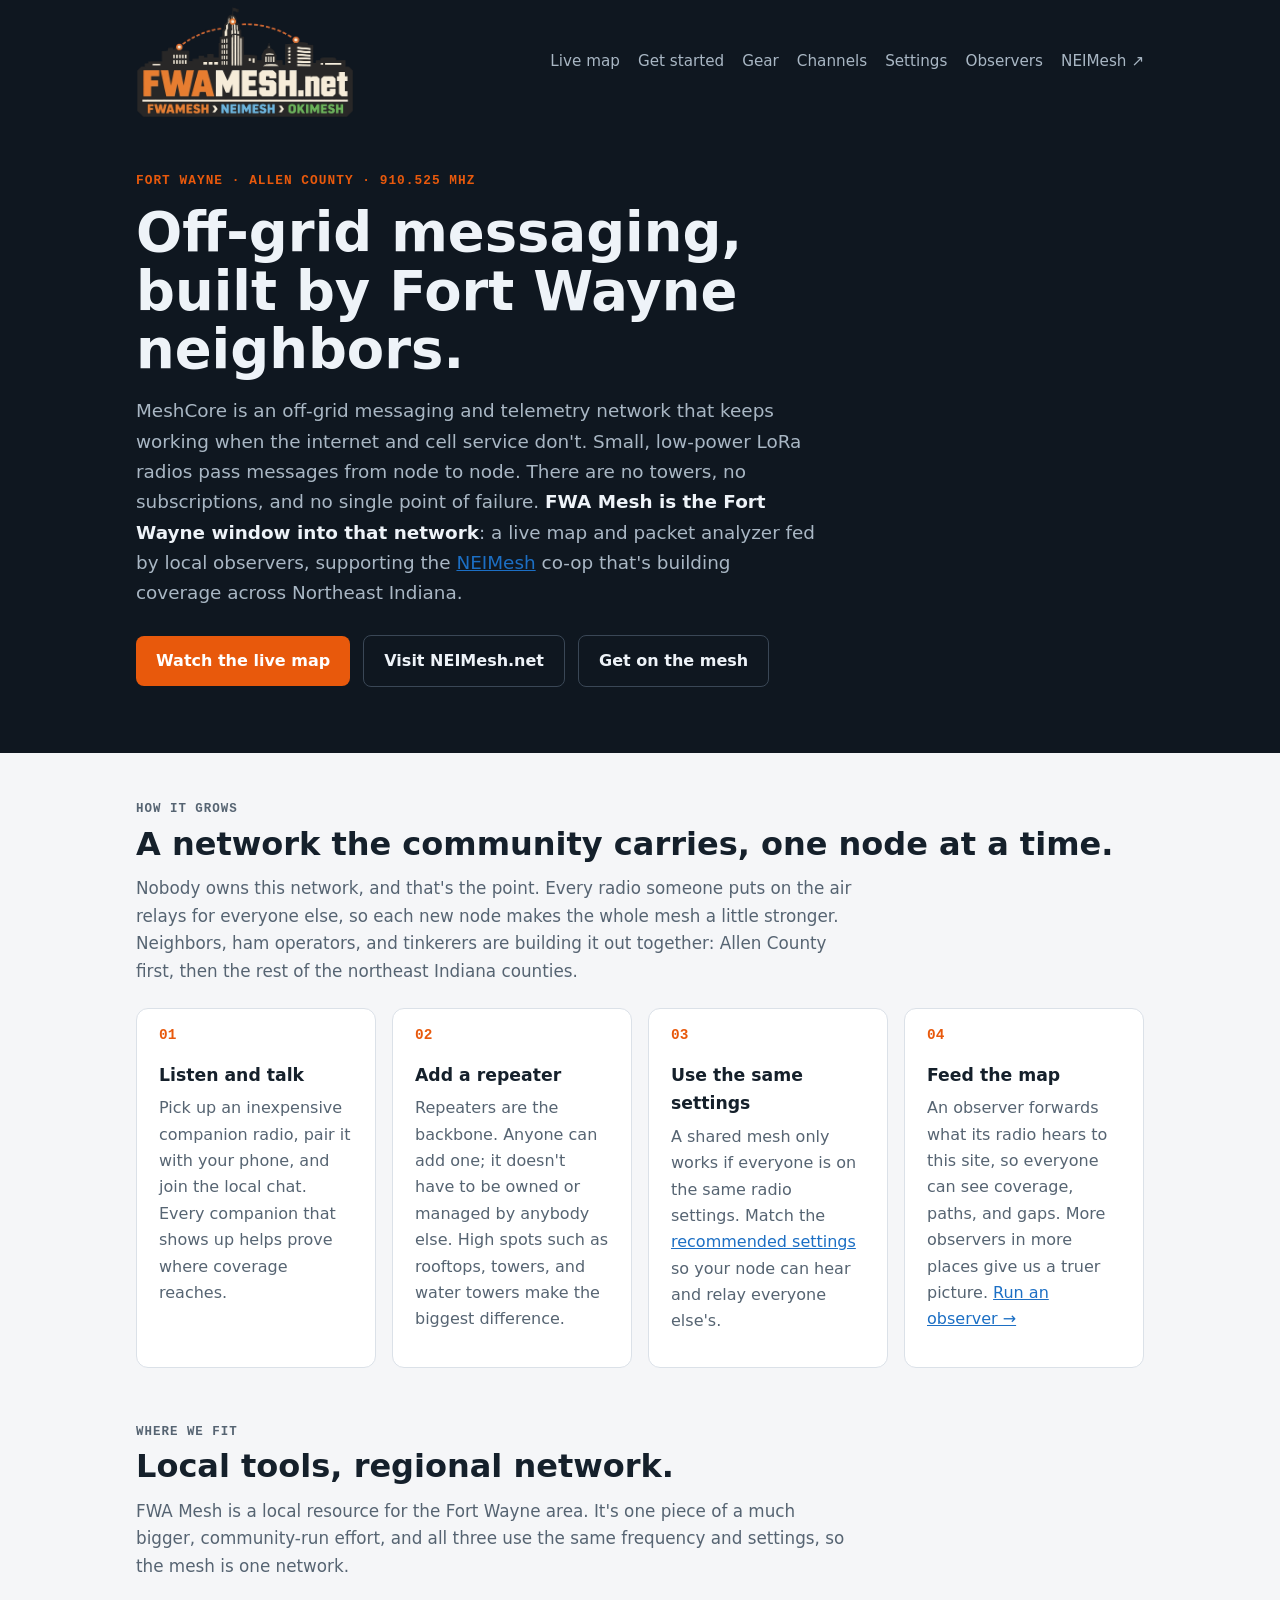
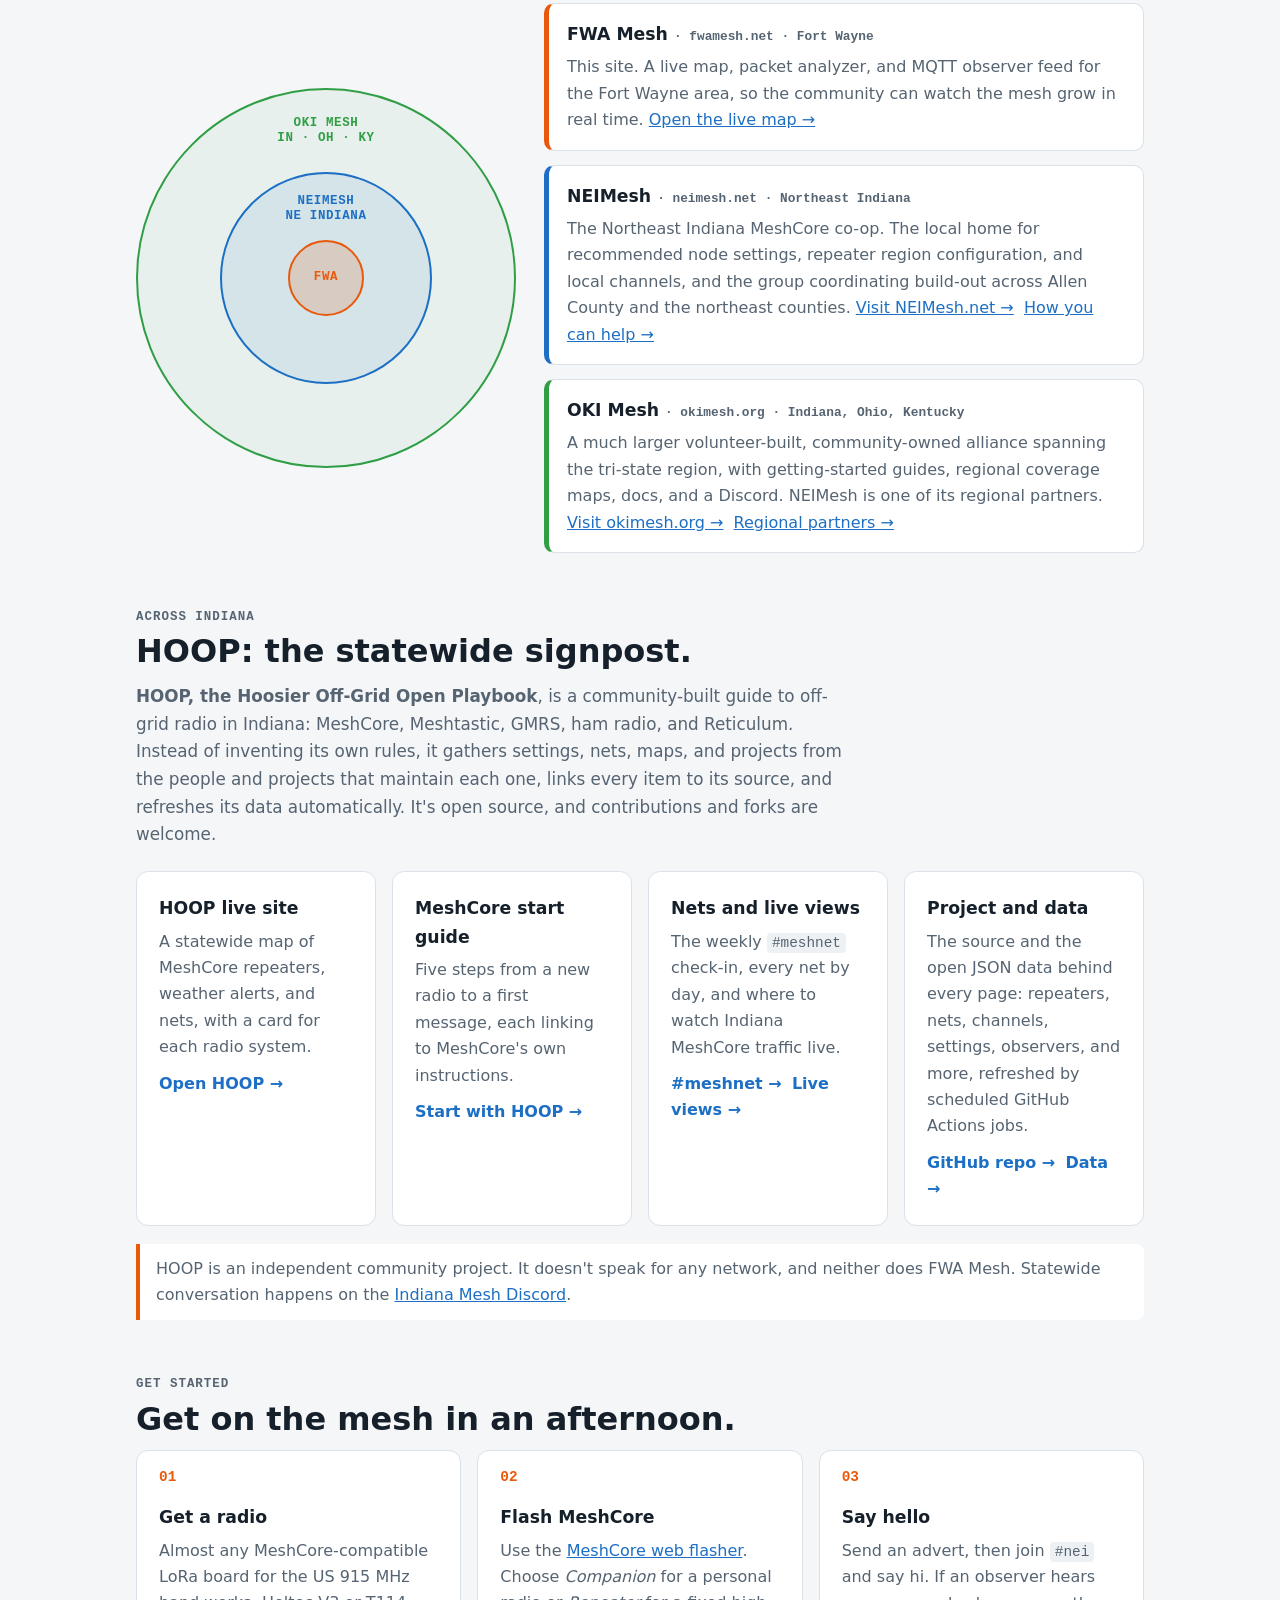
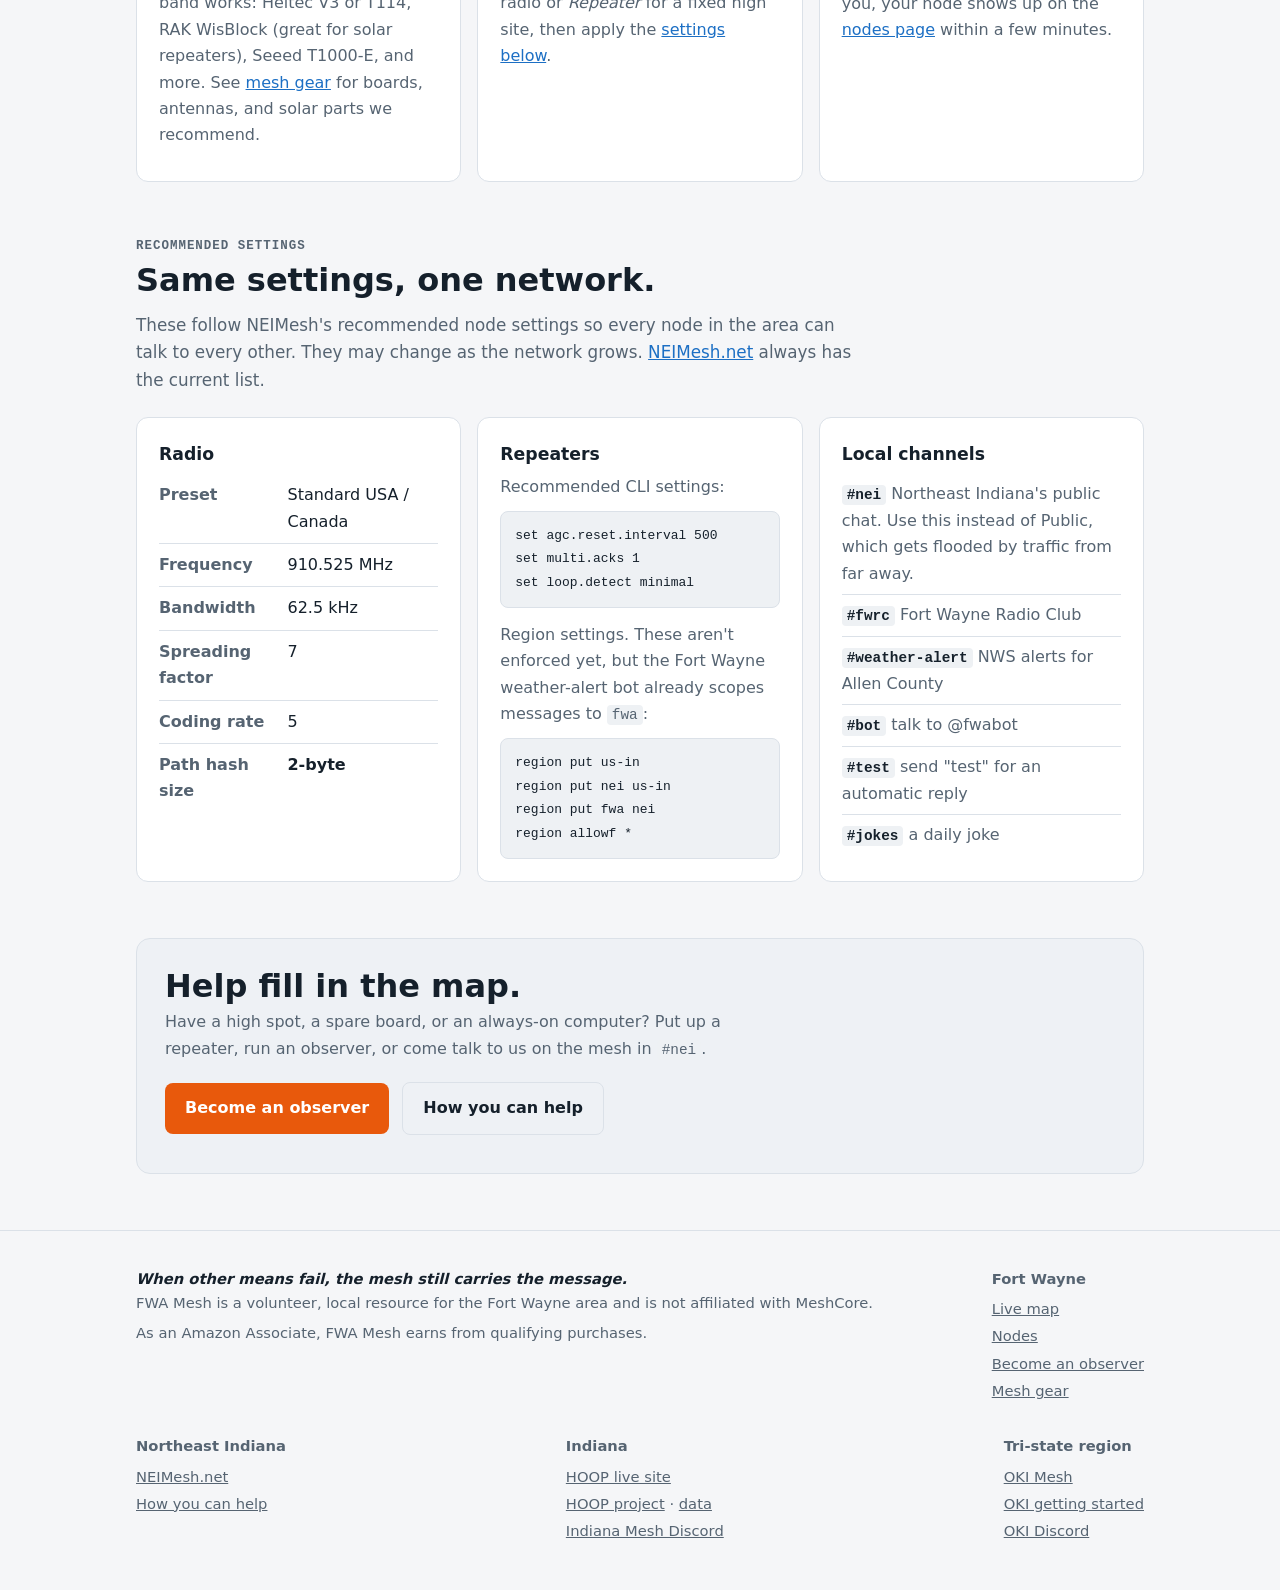
==== commit 05b6215e: "Add logo, Hamfest announcement, and cache headers - FWAMESH.net logo (transparent PNG) in the nav on" ====
--- a/landing/index.html
+++ b/landing/index.html
@@ -5,14 +5,27 @@
   <meta name="viewport" content="width=device-width, initial-scale=1">
   <title>Fort Wayne Mesh</title>
   <meta name="description" content="FWA Mesh is the Fort Wayne live map and observer network for the community-built MeshCore mesh. Part of NEIMesh, the Northeast Indiana MeshCore co-op, alongside the tri-state OKI Mesh.">
-  <link rel="stylesheet" href="style.css">
+  <link rel="icon" type="image/png" href="img/favicon-32.png">
+  <link rel="apple-touch-icon" href="img/apple-touch-icon.png">
+  <meta property="og:type" content="website">
+  <meta property="og:site_name" content="FWA Mesh">
+  <meta property="og:title" content="Fort Wayne Mesh">
+  <meta property="og:description" content="FWA Mesh is the Fort Wayne live map and observer network for the community-built MeshCore mesh. Part of NEIMesh, the Northeast Indiana MeshCore co-op, alongside the tri-state OKI Mesh.">
+  <meta property="og:url" content="https://fwamesh.net/">
+  <meta property="og:image" content="https://fwamesh.net/img/og-image.png">
+  <meta property="og:image:width" content="1200">
+  <meta property="og:image:height" content="630">
+  <meta property="og:image:alt" content="FWAMESH.net logo: the Fort Wayne skyline linked by mesh nodes, with FWAMESH, NEIMESH, OKIMESH">
+  <meta name="twitter:card" content="summary_large_image">
+  <link rel="stylesheet" href="style.css?v=20261120140321">
   <script src="config.js"></script>
+  <script src="announce.js?v=20261120140303" defer></script>
 </head>
 <body>
   <header class="top">
     <div class="wrap">
       <nav>
-        <a class="brand" href="./">FWA <span>Mesh</span></a>
+        <a class="brand" href="./"><img src="img/fwamesh-logo-960.png" width="218" height="112" alt="FWA Mesh home"></a>
         <a data-analyzer="/#/live" href="#">Live map</a>
         <a href="#get-started">Get started</a>
         <a href="gear.html">Gear</a>
--- a/landing/style.css
+++ b/landing/style.css
@@ -156,3 +156,37 @@
 .gear-tag { align-self: flex-start; font: 700 .7rem/1.4 ui-monospace, SFMono-Regular, Menlo, Consolas, monospace; letter-spacing: .06em; text-transform: uppercase; color: var(--accent); margin-bottom: 8px; }
 .gear-go { font-weight: 650; color: var(--link); font-size: .95rem; }
 .gear-grid.radios { grid-template-columns: repeat(auto-fill, minmax(220px, 1fr)); }
+
+/* Logo in the nav */
+nav .brand { display: flex; align-items: center; padding: 6px 0; }
+nav .brand img { display: block; height: 112px; width: auto; }
+@media (max-width: 560px) { nav { gap: 6px 18px; padding-bottom: 10px; } nav .brand { flex-basis: 100%; } nav .brand img { height: 88px; } }
+
+/* Event announcement (announce.js) */
+.event-bar { background: var(--accent); color: var(--accent-ink); font-size: .92rem; }
+.event-bar .wrap { display: flex; align-items: center; gap: 10px; padding-top: 7px; padding-bottom: 7px; }
+.event-bar-text { min-width: 0; }
+@media (max-width: 560px) { .event-bar { font-size: .85rem; } .event-bar-venue { display: none; } }
+.event-dot { flex: none; width: 8px; height: 8px; border-radius: 50%; background: currentColor; animation: event-pulse 1.6s ease-in-out infinite; }
+@keyframes event-pulse { 50% { opacity: .3; } }
+.event-bar-btn { margin-left: auto; font: inherit; font-weight: 700; background: none; border: 1px solid currentColor; color: inherit; border-radius: 6px; padding: 3px 12px; cursor: pointer; }
+.event-bar-btn:hover { background: rgba(0,0,0,.12); }
+html.event-open { overflow: hidden; }
+.event-modal { position: fixed; inset: 0; z-index: 1000; display: grid; place-items: center; padding: 16px; }
+.event-backdrop { position: absolute; inset: 0; background: rgba(5, 9, 14, .72); }
+.event-card { position: relative; width: min(560px, 100%); max-height: calc(100vh - 32px); overflow-y: auto; background: var(--hero-bg); color: var(--hero-text); border: 1px solid #26313d; border-top: 4px solid var(--accent); border-radius: 14px; padding: 28px 26px 22px; box-shadow: 0 24px 60px rgba(0,0,0,.45); animation: event-in .2s ease-out; }
+@keyframes event-in { from { transform: translateY(10px); } }
+.event-card h2 { margin: 0 0 10px; padding-right: 28px; }
+.event-card p { color: var(--hero-muted); margin: 0 0 16px; }
+.event-card .kicker { color: var(--accent); margin-bottom: 10px; }
+.event-card a:not(.btn) { color: var(--hero-text); }
+.event-x { position: absolute; top: 12px; right: 14px; font-size: 1.6rem; line-height: 1; background: none; border: 0; color: var(--hero-muted); cursor: pointer; padding: 4px 8px; border-radius: 6px; }
+.event-x:hover { color: var(--hero-text); background: #1d2733; }
+.event-facts { margin: 0 0 20px; display: grid; gap: 10px; background: #121b25; border: 1px solid #26313d; border-radius: 10px; padding: 14px 16px; }
+.event-facts div { display: grid; grid-template-columns: 5.5em 1fr; gap: 10px; }
+.event-facts dt { color: var(--accent); font: 700 .78rem/1.6 ui-monospace, SFMono-Regular, Menlo, Consolas, monospace; text-transform: uppercase; letter-spacing: .06em; }
+.event-facts dd { margin: 0; }
+.event-actions { display: flex; flex-wrap: wrap; }
+.event-actions .btn { font: inherit; font-weight: 650; cursor: pointer; background-color: transparent; }
+.event-actions .btn.primary { background: var(--accent); }
+@media (prefers-reduced-motion: reduce) { .event-dot, .event-card { animation: none; } }
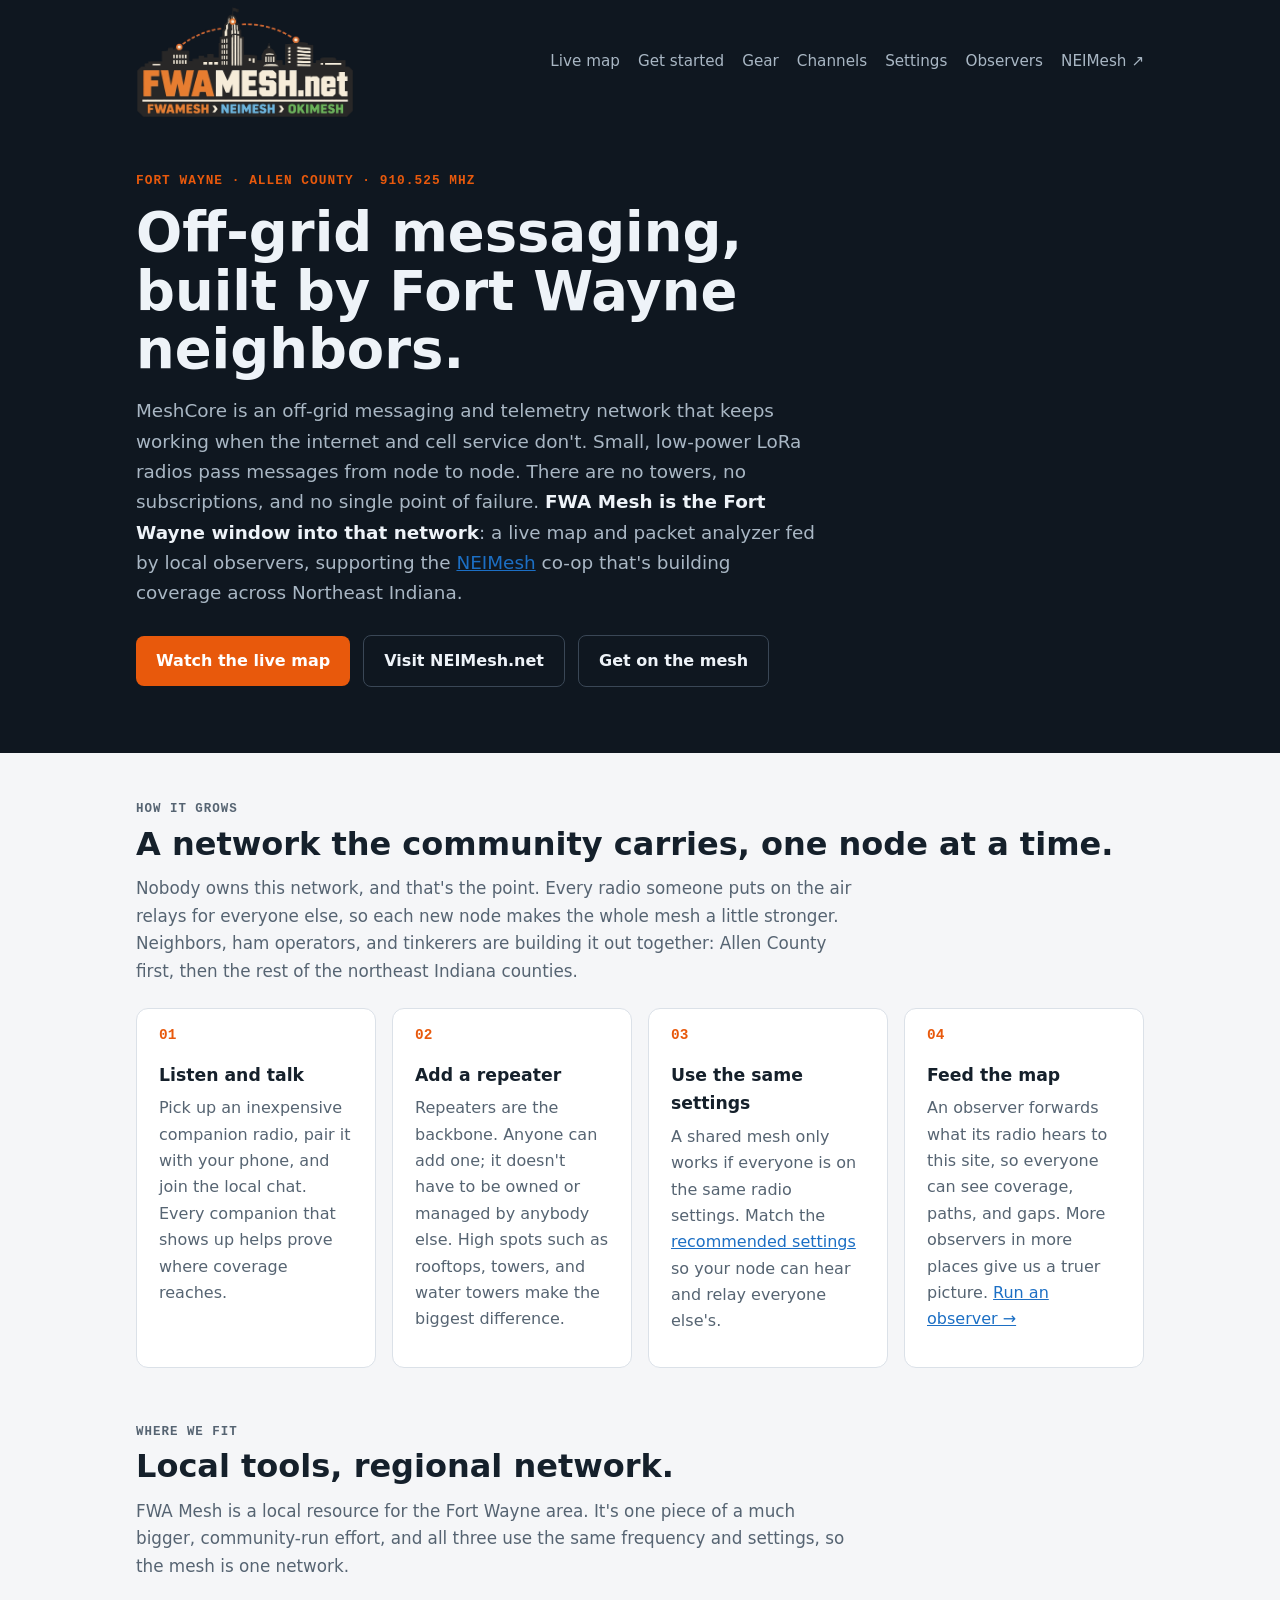
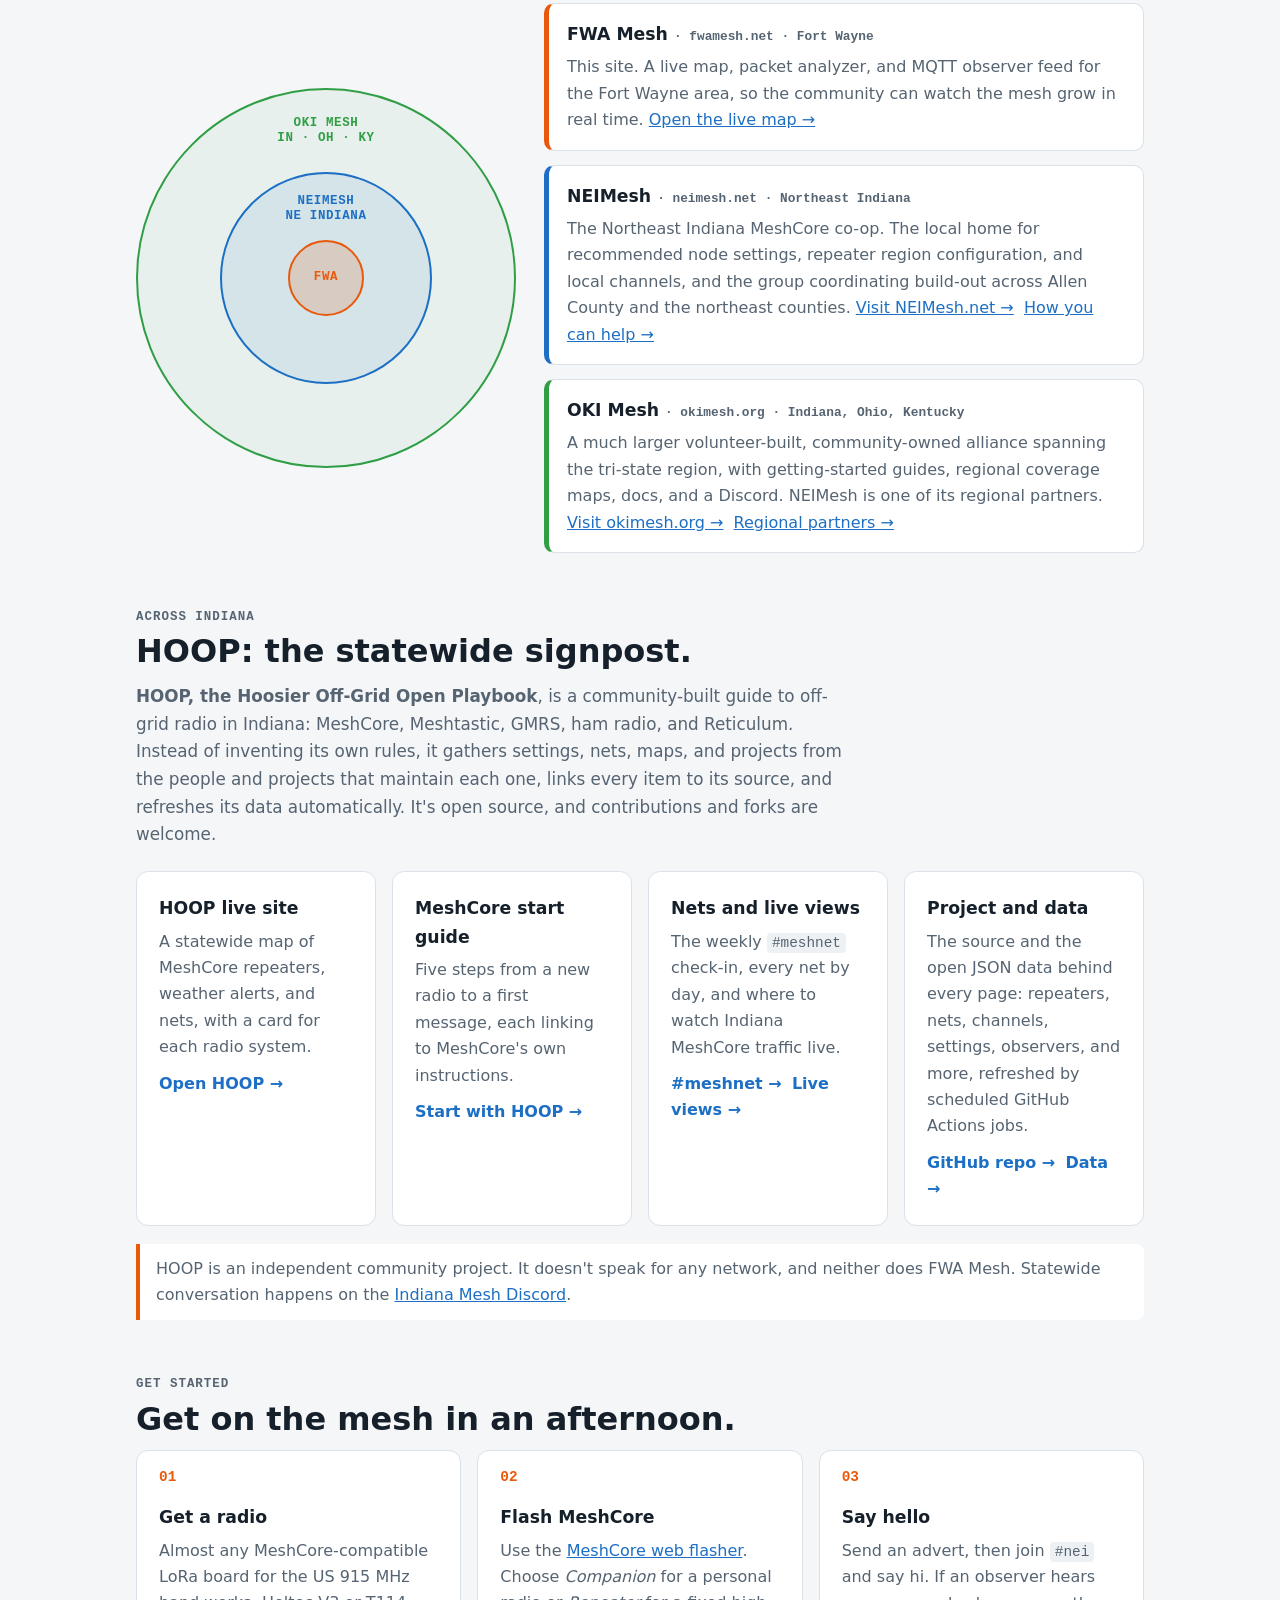
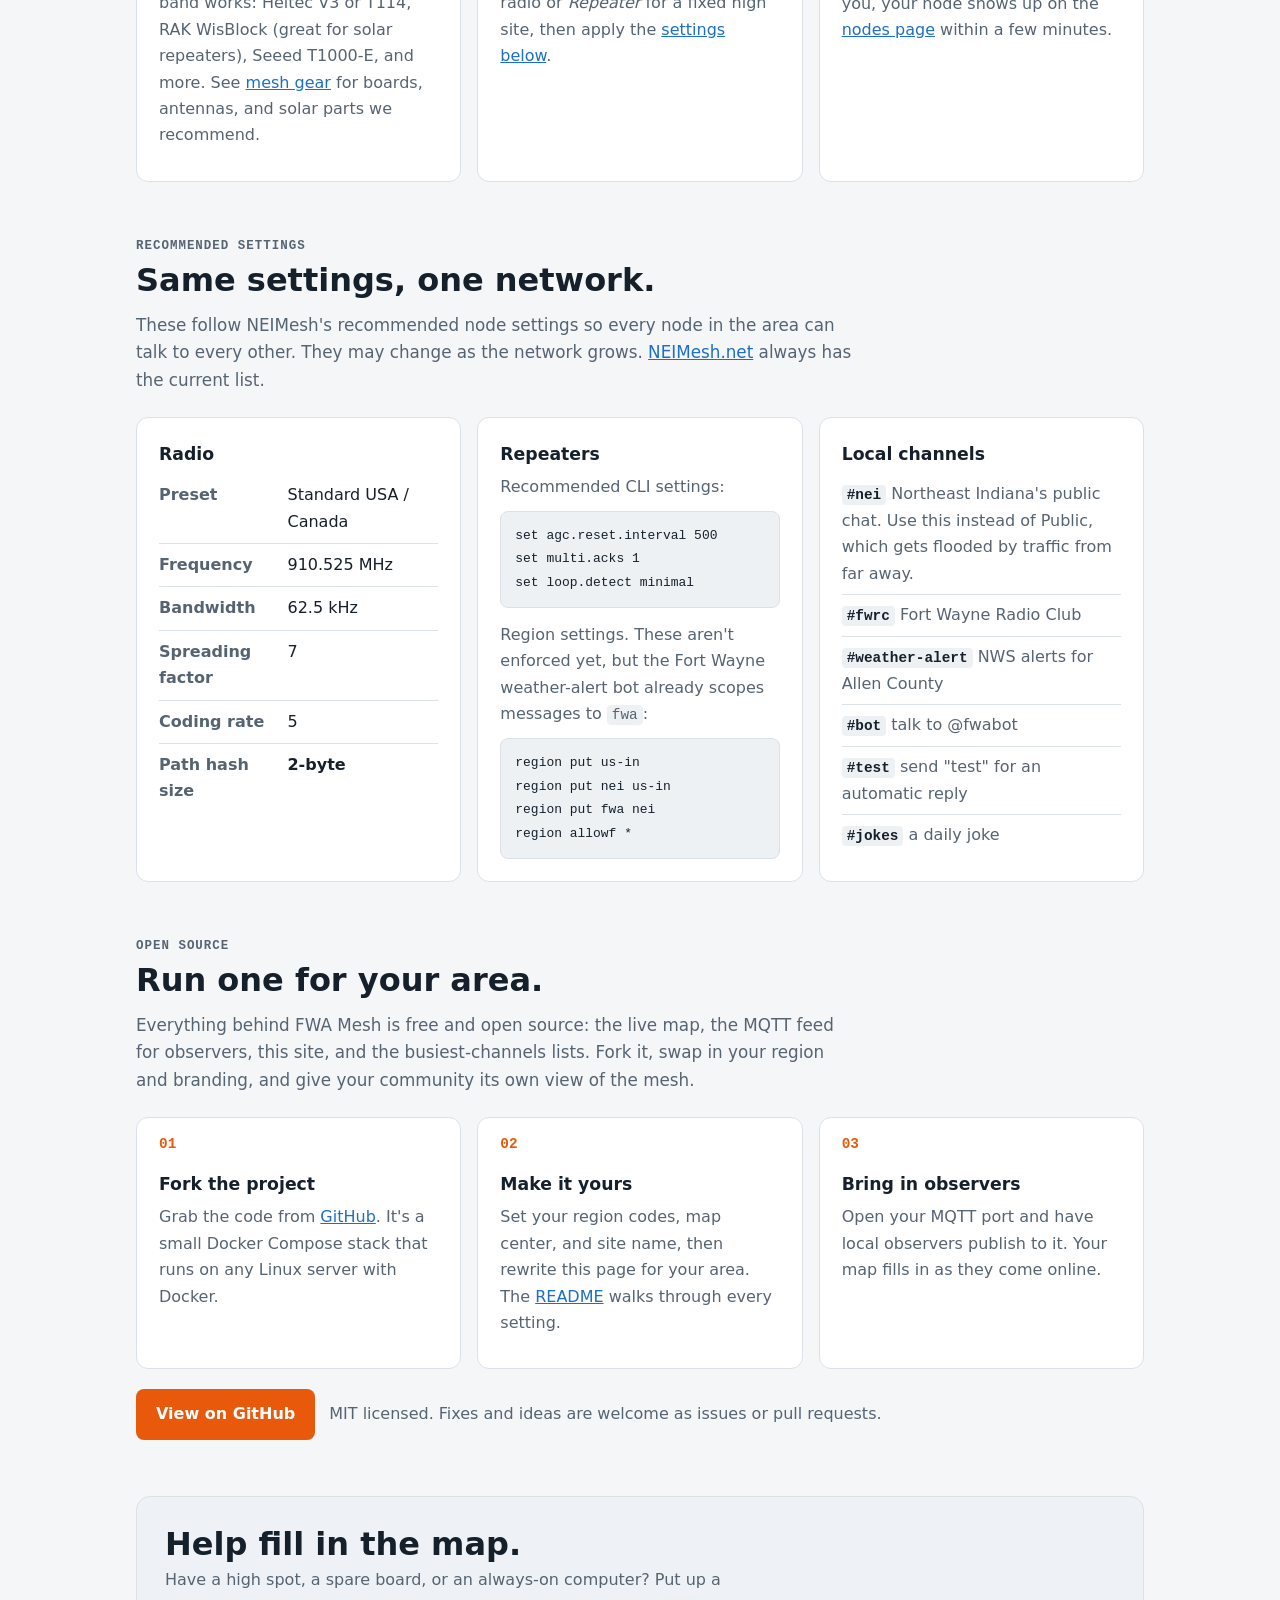
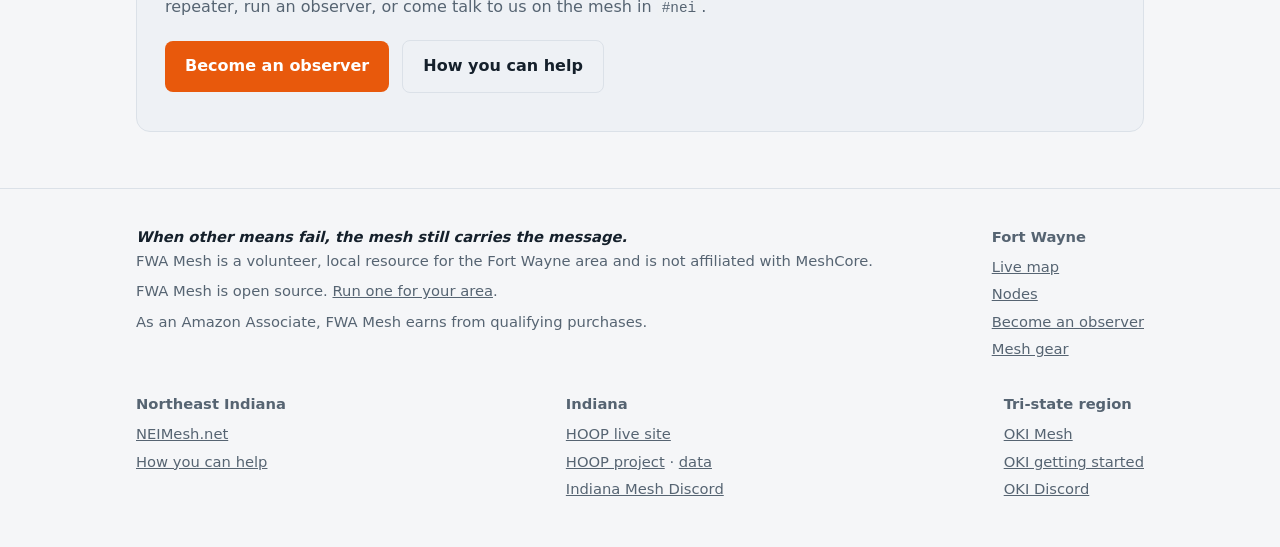
==== commit ed43b857: "Invite other areas to run their own copy - Home page "Run one for your area" section: fork, customiz" ====
--- a/landing/index.html
+++ b/landing/index.html
@@ -17,16 +17,17 @@
   <meta property="og:image:height" content="630">
   <meta property="og:image:alt" content="FWAMESH.net logo: the Fort Wayne skyline linked by mesh nodes, with FWAMESH, NEIMESH, OKIMESH">
   <meta name="twitter:card" content="summary_large_image">
-  <link rel="stylesheet" href="style.css?v=20261120140321">
+  <link rel="stylesheet" href="style.css?v=20261120151956">
   <script src="config.js"></script>
-  <script src="announce.js?v=20261120140303" defer></script>
+  <script defer src="/u/script.js" data-website-id="f075c9b5-c4b7-4cef-b8c3-381d0124e26e" data-host-url="/u" data-domains="fwamesh.net,www.fwamesh.net"></script>
+  <script src="announce.js?v=20261120141215" defer></script>
 </head>
 <body>
   <header class="top">
     <div class="wrap">
       <nav>
         <a class="brand" href="./"><img src="img/fwamesh-logo-960.png" width="218" height="112" alt="FWA Mesh home"></a>
-        <a data-analyzer="/#/live" href="#">Live map</a>
+        <a data-umami-event="Open analyzer" data-umami-event-page="/#/live" data-analyzer="/#/live" href="#">Live map</a>
         <a href="#get-started">Get started</a>
         <a href="gear.html">Gear</a>
         <a href="#channels">Channels</a>
@@ -47,7 +48,7 @@
         <strong>FWA Mesh is the Fort Wayne window into that network</strong>: a live map and packet analyzer fed by
         local observers, supporting the <a href="https://neimesh.net/">NEIMesh</a> co-op that's building coverage across
         Northeast Indiana.</p>
-      <a class="btn primary" data-analyzer="/#/live" href="#">Watch the live map</a>
+      <a class="btn primary" data-umami-event="Open analyzer" data-umami-event-page="/#/live" data-analyzer="/#/live" href="#">Watch the live map</a>
       <a class="btn ghost" href="https://neimesh.net/">Visit NEIMesh.net</a>
       <a class="btn ghost" href="#get-started">Get on the mesh</a>
 
@@ -124,7 +125,7 @@
           <div class="tier fwa">
             <h3>FWA Mesh <span class="scope">· fwamesh.net · Fort Wayne</span></h3>
             <p>This site. A live map, packet analyzer, and MQTT observer feed for the Fort Wayne area, so the
-              community can watch the mesh grow in real time. <a data-analyzer="/#/live" href="#">Open the live map →</a></p>
+              community can watch the mesh grow in real time. <a data-umami-event="Open analyzer" data-umami-event-page="/#/live" data-analyzer="/#/live" href="#">Open the live map →</a></p>
           </div>
           <div class="tier nei">
             <h3>NEIMesh <span class="scope">· neimesh.net · Northeast Indiana</span></h3>
@@ -202,7 +203,7 @@
         <div class="card">
           <h3>Say hello</h3>
           <p>Send an advert, then join <code>#nei</code> and say hi. If an observer hears you, your node shows up on
-            the <a data-analyzer="/#/nodes" href="#">nodes page</a> within a few minutes.</p>
+            the <a data-umami-event="Open analyzer" data-umami-event-page="/#/nodes" data-analyzer="/#/nodes" href="#">nodes page</a> within a few minutes.</p>
         </div>
       </div>
     </section>
@@ -253,6 +254,34 @@
       </div>
     </section>
 
+    <section id="run-your-own">
+      <p class="eyebrow">Open source</p>
+      <h2>Run one for your area.</h2>
+      <p class="intro">Everything behind FWA Mesh is free and open source: the live map, the MQTT feed for observers,
+        this site, and the busiest-channels lists. Fork it, swap in your region and branding, and give your
+        community its own view of the mesh.</p>
+      <div class="grid steps">
+        <div class="card">
+          <h3>Fork the project</h3>
+          <p>Grab the code from <a data-umami-event="GitHub click" href="https://github.com/Bgilsing/fwamesh">GitHub</a>. It's a small Docker Compose stack that runs on any
+            Linux server with Docker.</p>
+        </div>
+        <div class="card">
+          <h3>Make it yours</h3>
+          <p>Set your region codes, map center, and site name, then rewrite this page for your area. The
+            <a data-umami-event="GitHub click" href="https://github.com/Bgilsing/fwamesh#readme">README</a> walks through every setting.</p>
+        </div>
+        <div class="card">
+          <h3>Bring in observers</h3>
+          <p>Open your MQTT port and have local observers publish to it. Your map fills in as they come online.</p>
+        </div>
+      </div>
+      <p class="oss-actions">
+        <a class="btn primary" data-umami-event="GitHub click" href="https://github.com/Bgilsing/fwamesh">View on GitHub</a>
+        <span>MIT licensed. Fixes and ideas are welcome as issues or pull requests.</span>
+      </p>
+    </section>
+
     <div class="band">
       <div>
         <h2>Help fill in the map.</h2>
@@ -271,13 +300,14 @@
       <div>
         <div class="motto">When other means fail, the mesh still carries the message.</div>
         <div>FWA Mesh is a volunteer, local resource for the Fort Wayne area and is not affiliated with MeshCore.</div>
+        <div style="margin-top:6px">FWA Mesh is open source. <a data-umami-event="GitHub click" href="https://github.com/Bgilsing/fwamesh">Run one for your area</a>.</div>
         <div style="margin-top:6px">As an Amazon Associate, FWA Mesh earns from qualifying purchases.</div>
       </div>
       <div>
         <strong>Fort Wayne</strong>
         <ul>
-          <li><a data-analyzer="/#/live" href="#">Live map</a></li>
-          <li><a data-analyzer="/#/nodes" href="#">Nodes</a></li>
+          <li><a data-umami-event="Open analyzer" data-umami-event-page="/#/live" data-analyzer="/#/live" href="#">Live map</a></li>
+          <li><a data-umami-event="Open analyzer" data-umami-event-page="/#/nodes" data-analyzer="/#/nodes" href="#">Nodes</a></li>
           <li><a href="join.html">Become an observer</a></li>
           <li><a href="gear.html">Mesh gear</a></li>
         </ul>
@@ -347,7 +377,7 @@
               .sort(function (a, b) { return b[msgs] - a[msgs] || b[senders] - a[senders]; }).slice(0, 10);
             var max = rows.length ? rows[0][msgs] : 1;
             document.getElementById(id).innerHTML = rows.length ? rows.map(function (c) {
-              return '<li><a class="chan-name" href="' + link(c) + '">' + esc(c.name) + "</a>" +
+              return '<li><a class="chan-name" data-umami-event="Channel click" data-umami-event-channel="' + esc(c.name) + '" href="' + link(c) + '">' + esc(c.name) + "</a>" +
                 (c.new ? ' <span class="chan-new">new</span>' : "") +
                 '<span class="chan-bar"><i style="width:' + Math.max(3, Math.round(100 * c[msgs] / max)) + '%"></i></span>' +
                 '<span class="chan-meta"><b>' + c[msgs].toLocaleString() + (extra && c.capped ? "+" : "") + "</b> msgs · " +
--- a/landing/style.css
+++ b/landing/style.css
@@ -190,3 +190,7 @@
 .event-actions .btn { font: inherit; font-weight: 650; cursor: pointer; background-color: transparent; }
 .event-actions .btn.primary { background: var(--accent); }
 @media (prefers-reduced-motion: reduce) { .event-dot, .event-card { animation: none; } }
+
+/* Open source call-out */
+.oss-actions { display: flex; align-items: center; flex-wrap: wrap; gap: 4px 14px; margin: 20px 0 0; color: var(--muted); }
+.oss-actions .btn { margin: 0; }
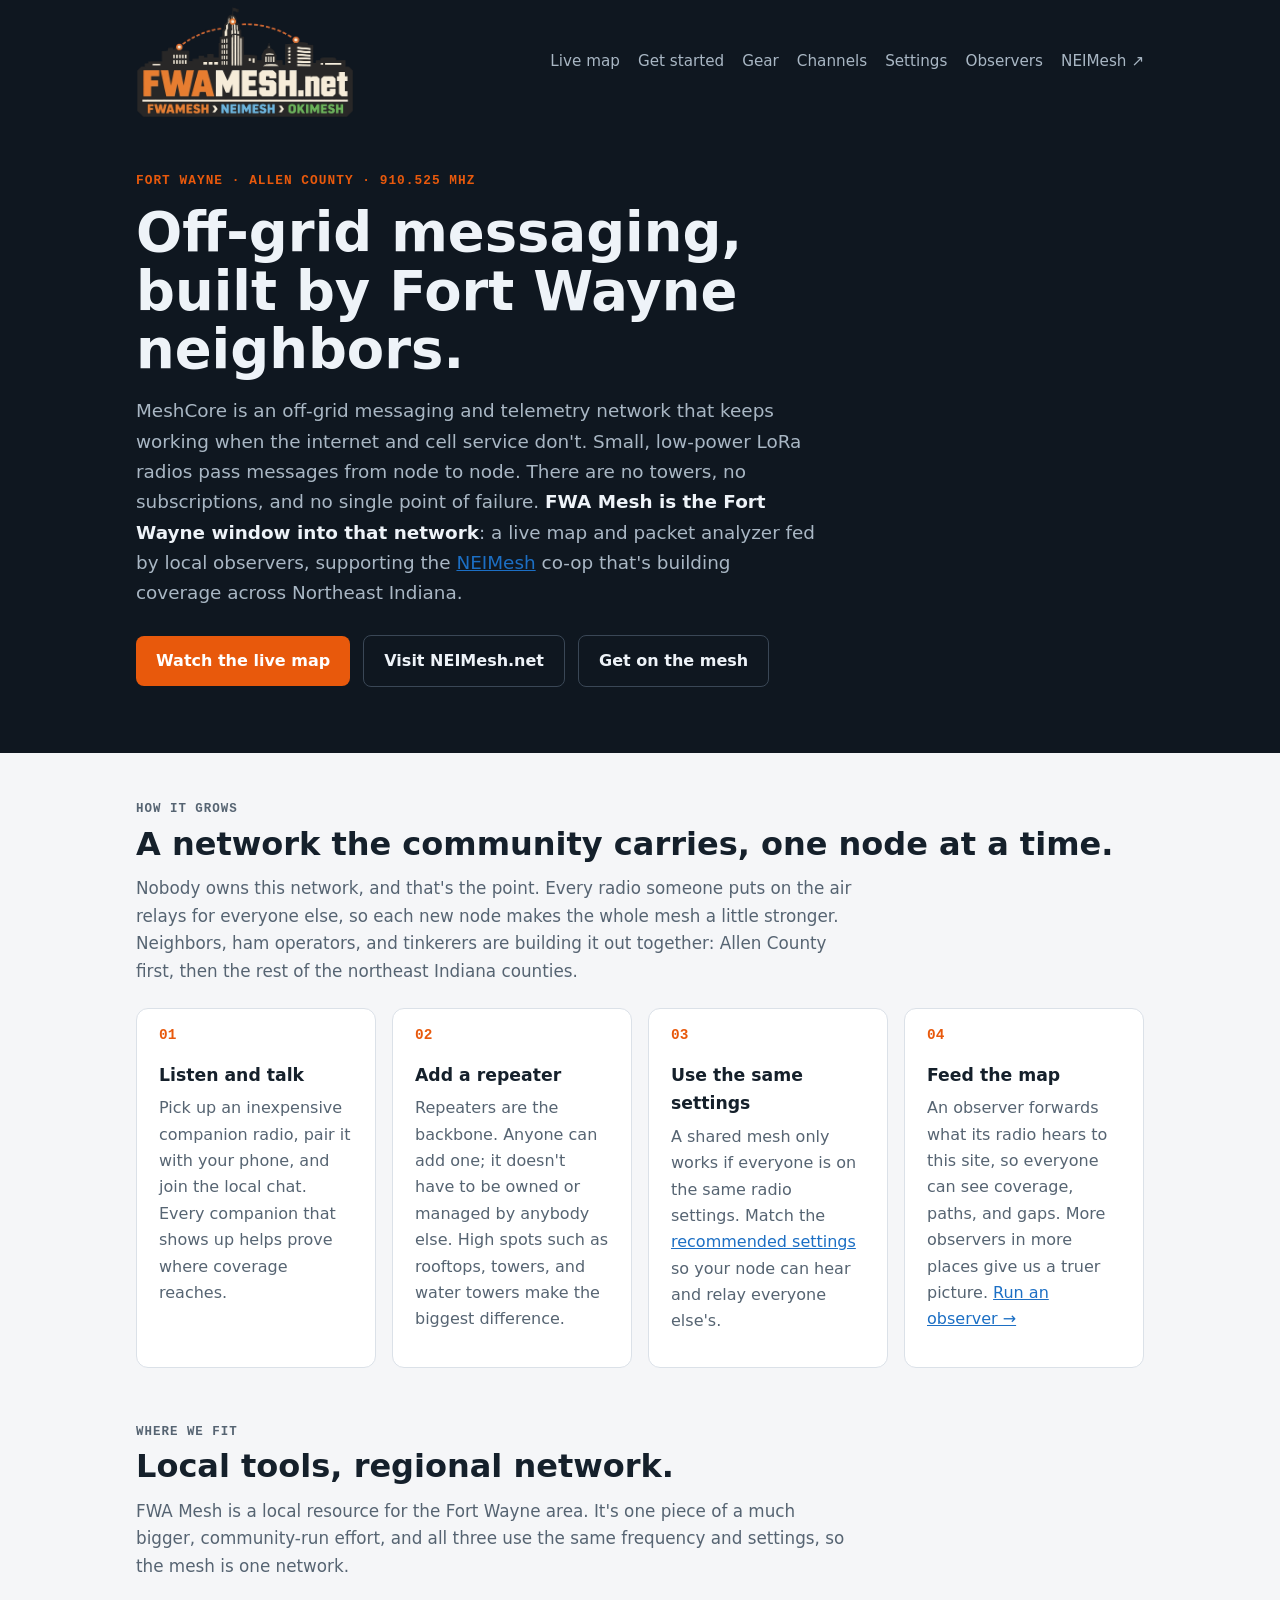
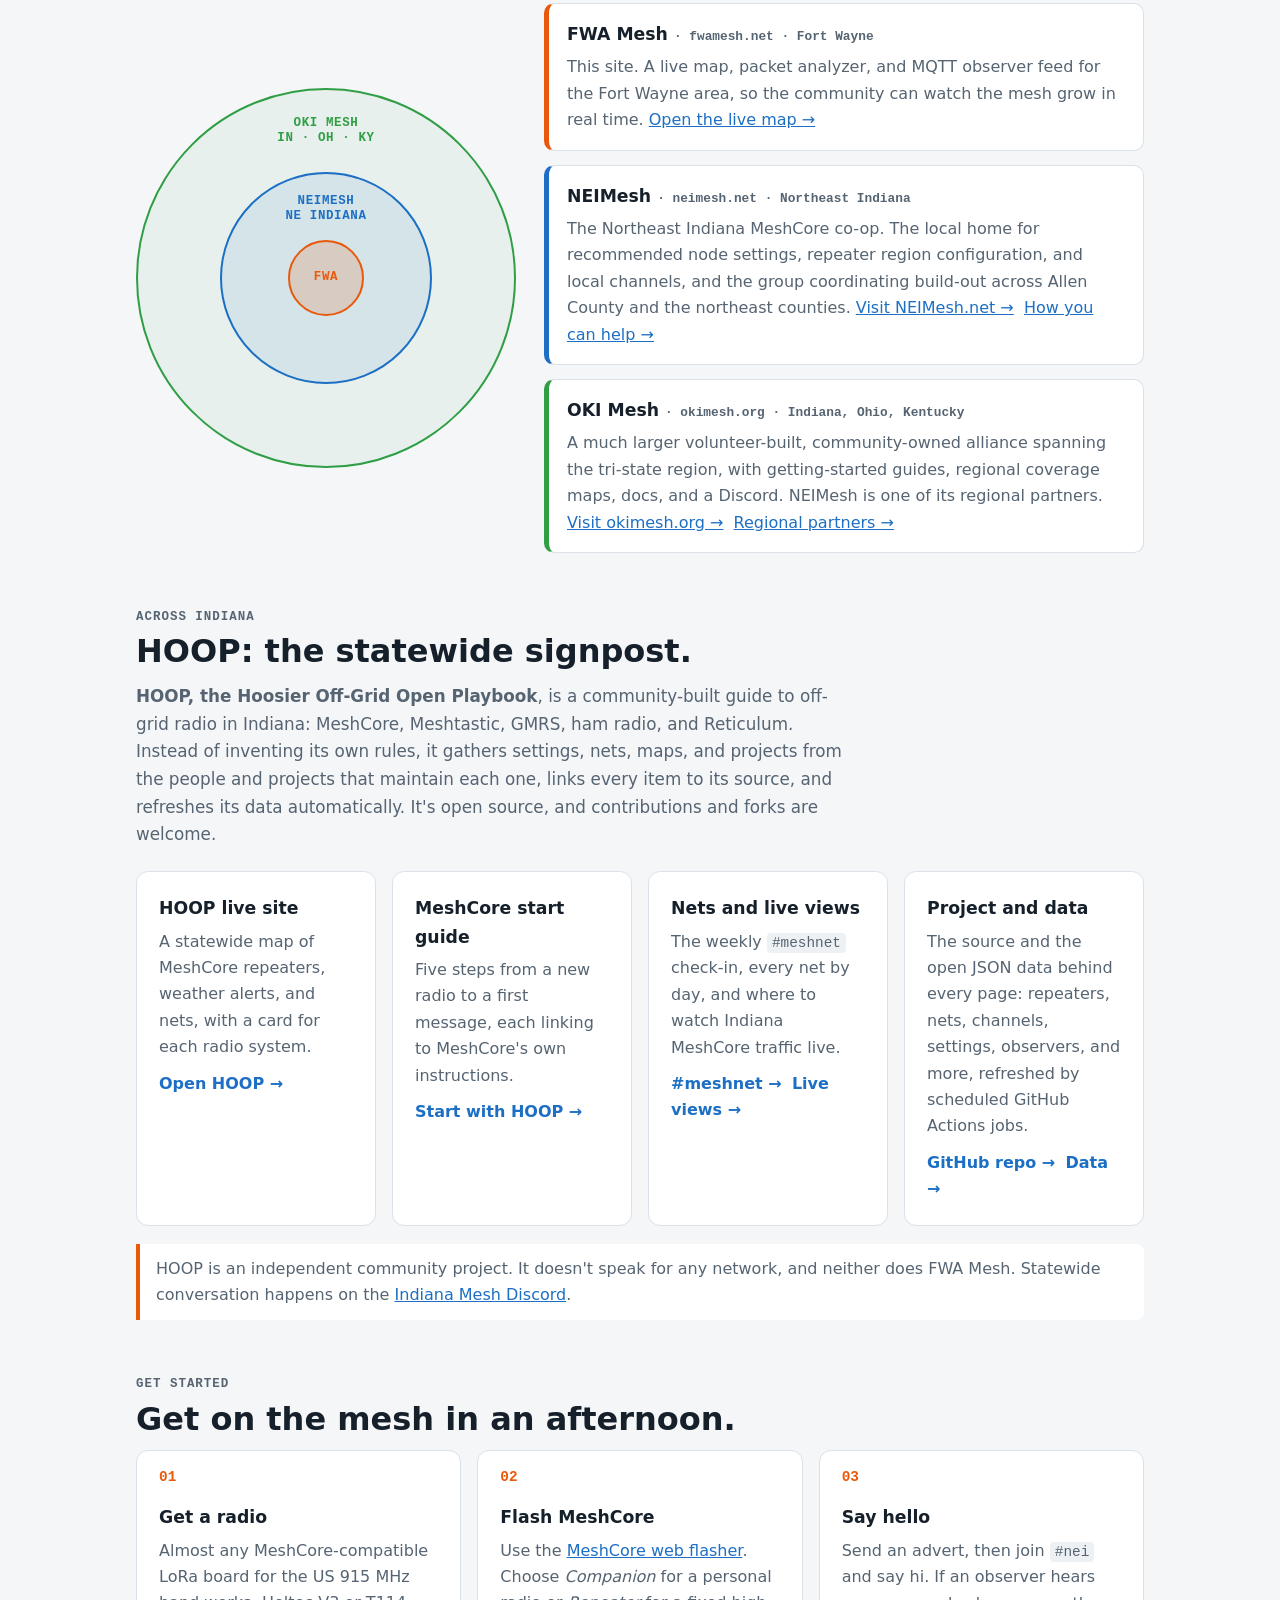
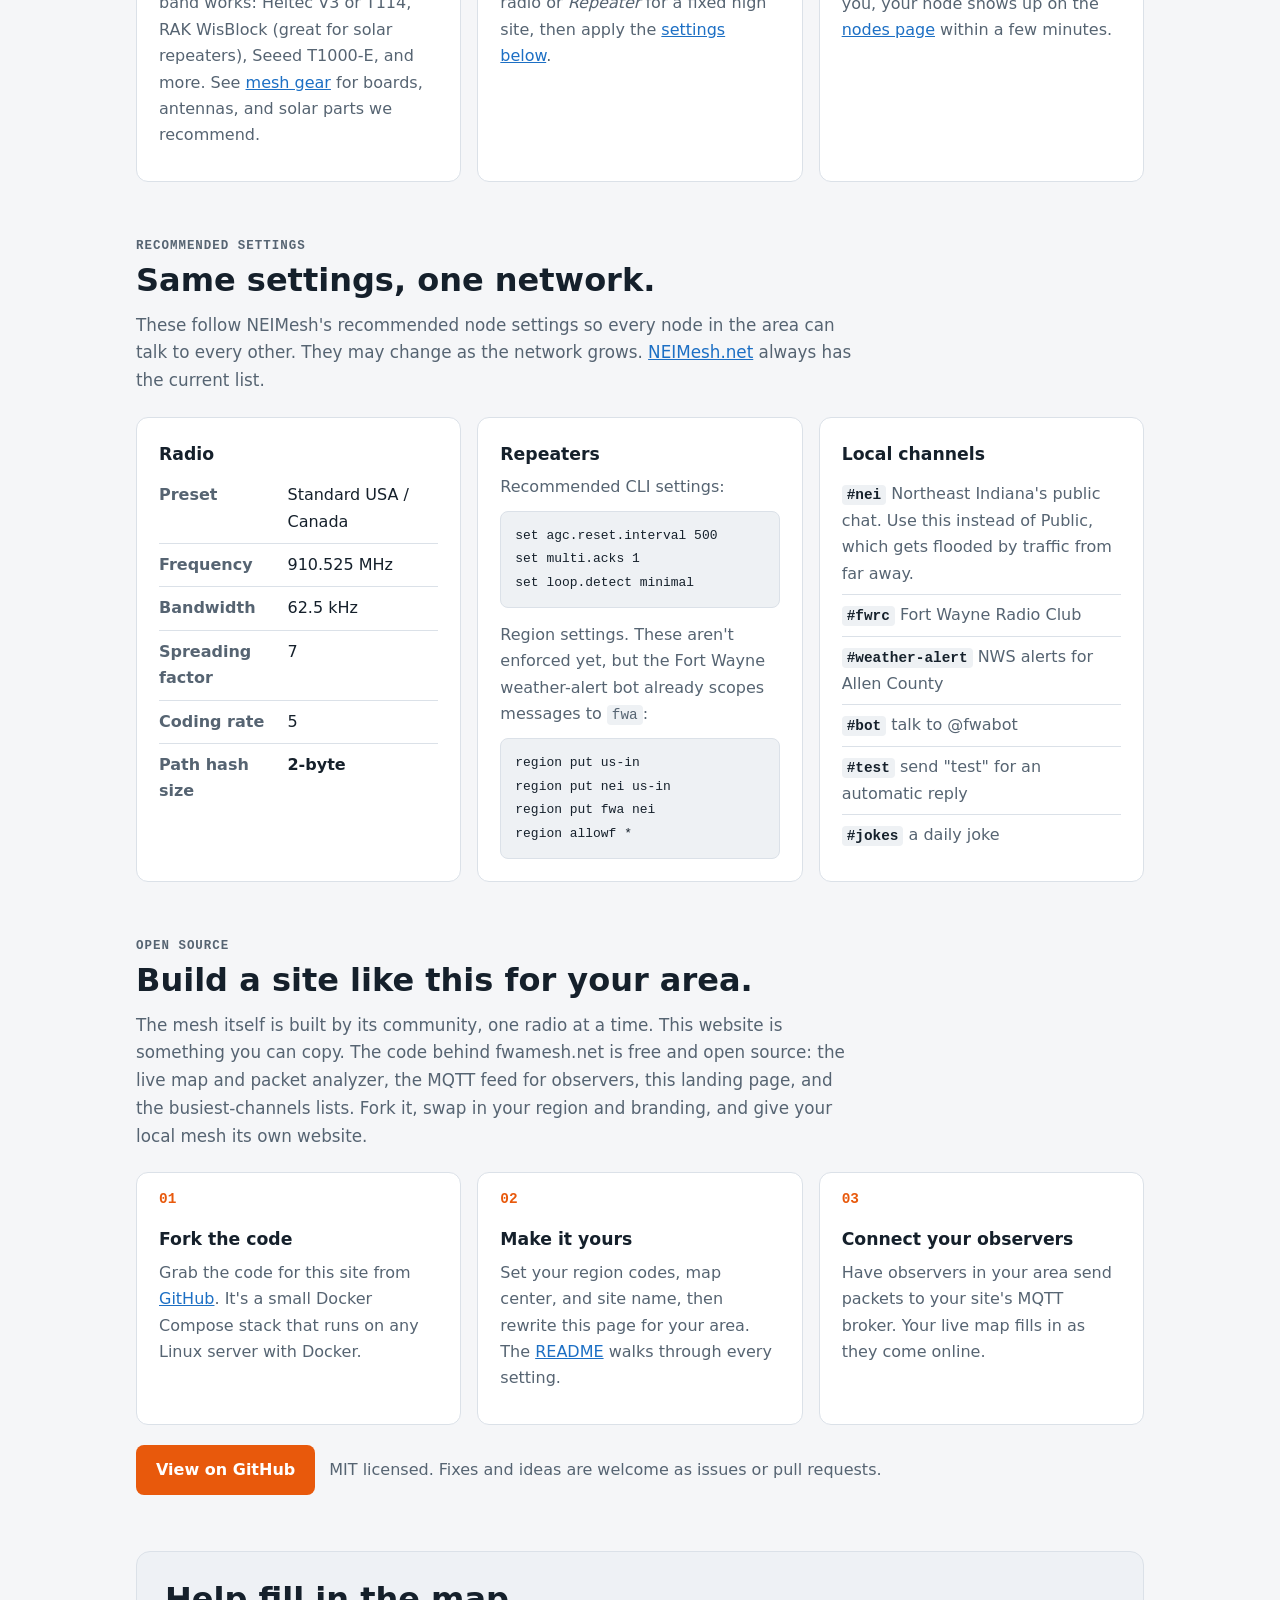
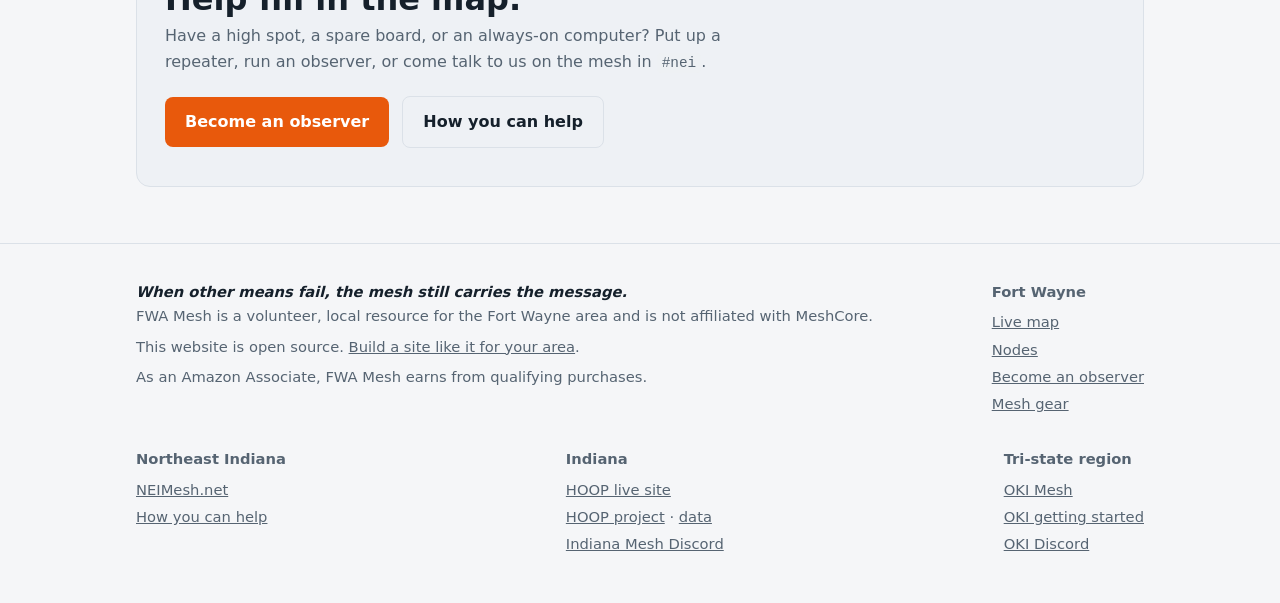
==== commit 0a394924: "Clarify that "run your own" means this website The open-source section and footer now say it's the f" ====
--- a/landing/index.html
+++ b/landing/index.html
@@ -256,14 +256,15 @@
 
     <section id="run-your-own">
       <p class="eyebrow">Open source</p>
-      <h2>Run one for your area.</h2>
-      <p class="intro">Everything behind FWA Mesh is free and open source: the live map, the MQTT feed for observers,
-        this site, and the busiest-channels lists. Fork it, swap in your region and branding, and give your
-        community its own view of the mesh.</p>
+      <h2>Build a site like this for your area.</h2>
+      <p class="intro">The mesh itself is built by its community, one radio at a time. This website is something you
+        can copy. The code behind fwamesh.net is free and open source: the live map and packet analyzer, the MQTT
+        feed for observers, this landing page, and the busiest-channels lists. Fork it, swap in your region and
+        branding, and give your local mesh its own website.</p>
       <div class="grid steps">
         <div class="card">
-          <h3>Fork the project</h3>
-          <p>Grab the code from <a data-umami-event="GitHub click" href="https://github.com/Bgilsing/fwamesh">GitHub</a>. It's a small Docker Compose stack that runs on any
+          <h3>Fork the code</h3>
+          <p>Grab the code for this site from <a data-umami-event="GitHub click" href="https://github.com/Bgilsing/fwamesh">GitHub</a>. It's a small Docker Compose stack that runs on any
             Linux server with Docker.</p>
         </div>
         <div class="card">
@@ -272,8 +273,9 @@
             <a data-umami-event="GitHub click" href="https://github.com/Bgilsing/fwamesh#readme">README</a> walks through every setting.</p>
         </div>
         <div class="card">
-          <h3>Bring in observers</h3>
-          <p>Open your MQTT port and have local observers publish to it. Your map fills in as they come online.</p>
+          <h3>Connect your observers</h3>
+          <p>Have observers in your area send packets to your site's MQTT broker. Your live map fills in as they come
+            online.</p>
         </div>
       </div>
       <p class="oss-actions">
@@ -300,7 +302,7 @@
       <div>
         <div class="motto">When other means fail, the mesh still carries the message.</div>
         <div>FWA Mesh is a volunteer, local resource for the Fort Wayne area and is not affiliated with MeshCore.</div>
-        <div style="margin-top:6px">FWA Mesh is open source. <a data-umami-event="GitHub click" href="https://github.com/Bgilsing/fwamesh">Run one for your area</a>.</div>
+        <div style="margin-top:6px">This website is open source. <a data-umami-event="GitHub click" href="https://github.com/Bgilsing/fwamesh">Build a site like it for your area</a>.</div>
         <div style="margin-top:6px">As an Amazon Associate, FWA Mesh earns from qualifying purchases.</div>
       </div>
       <div>
